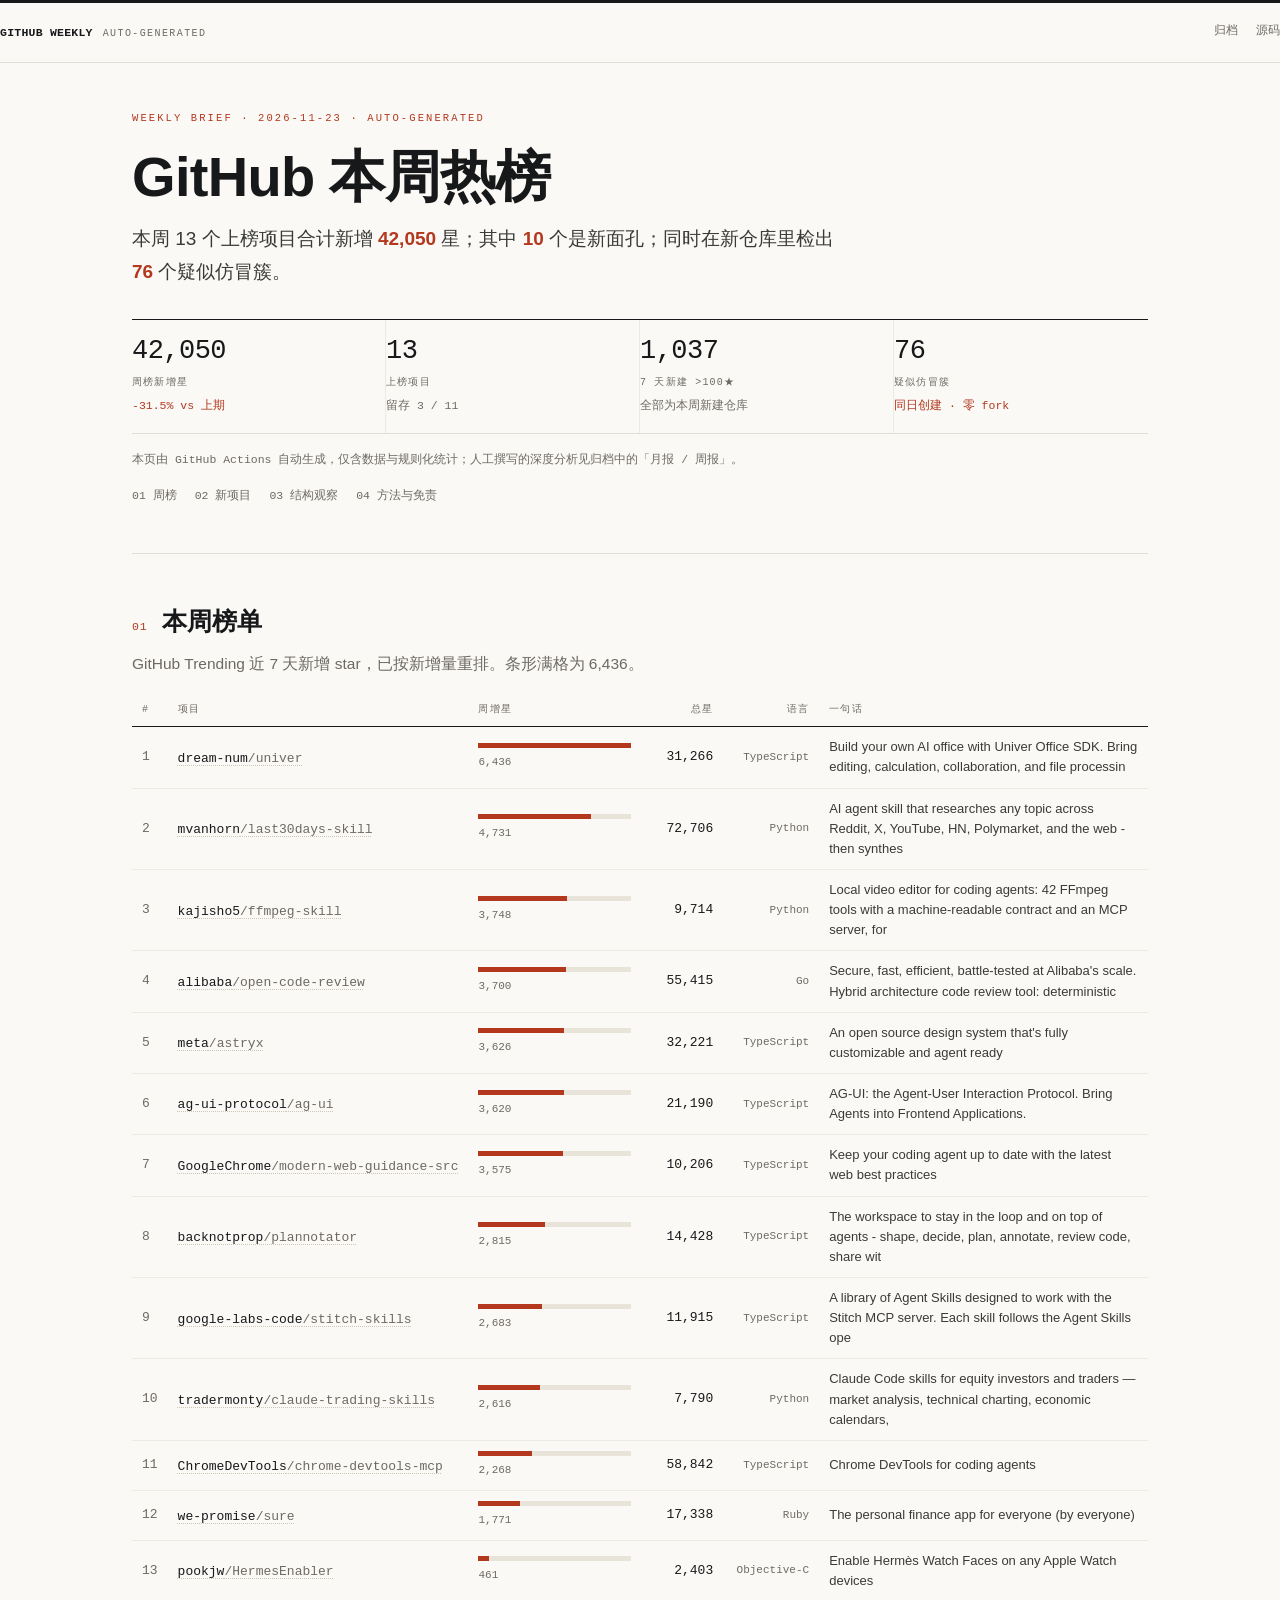
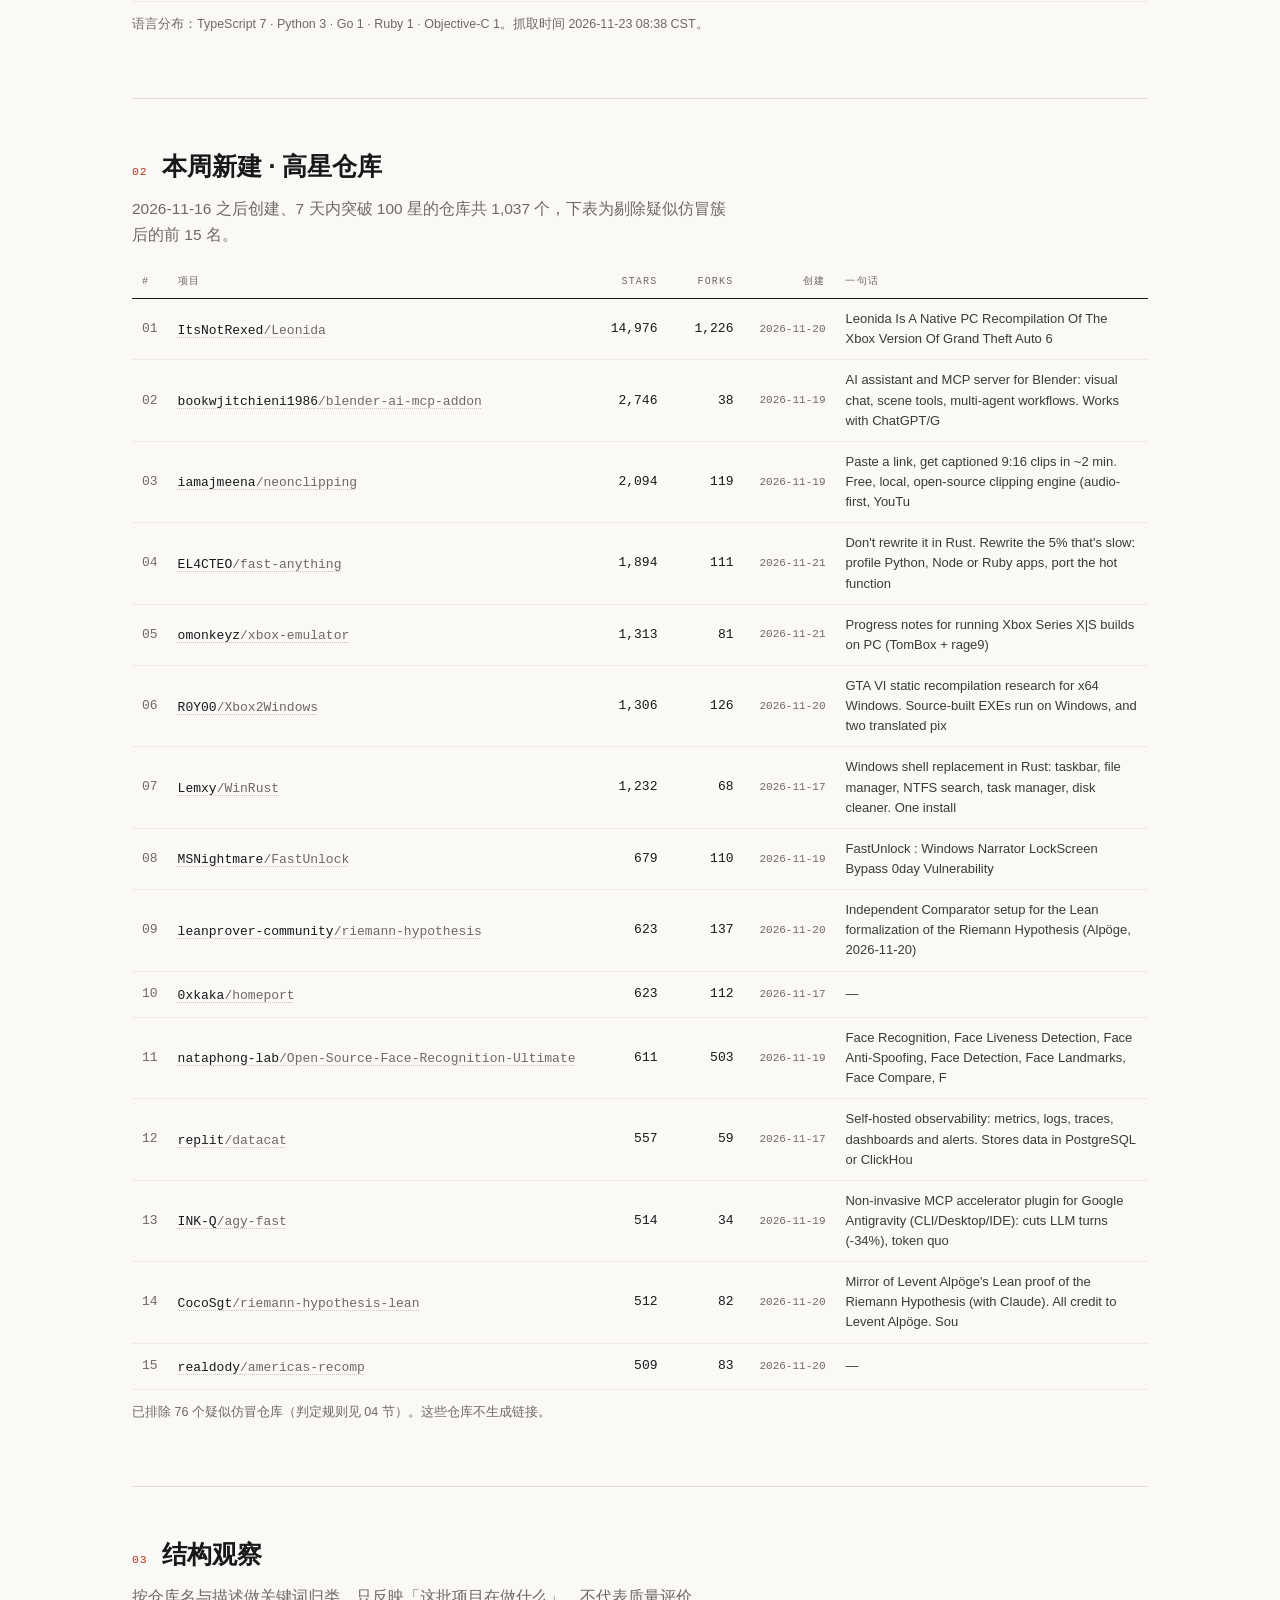
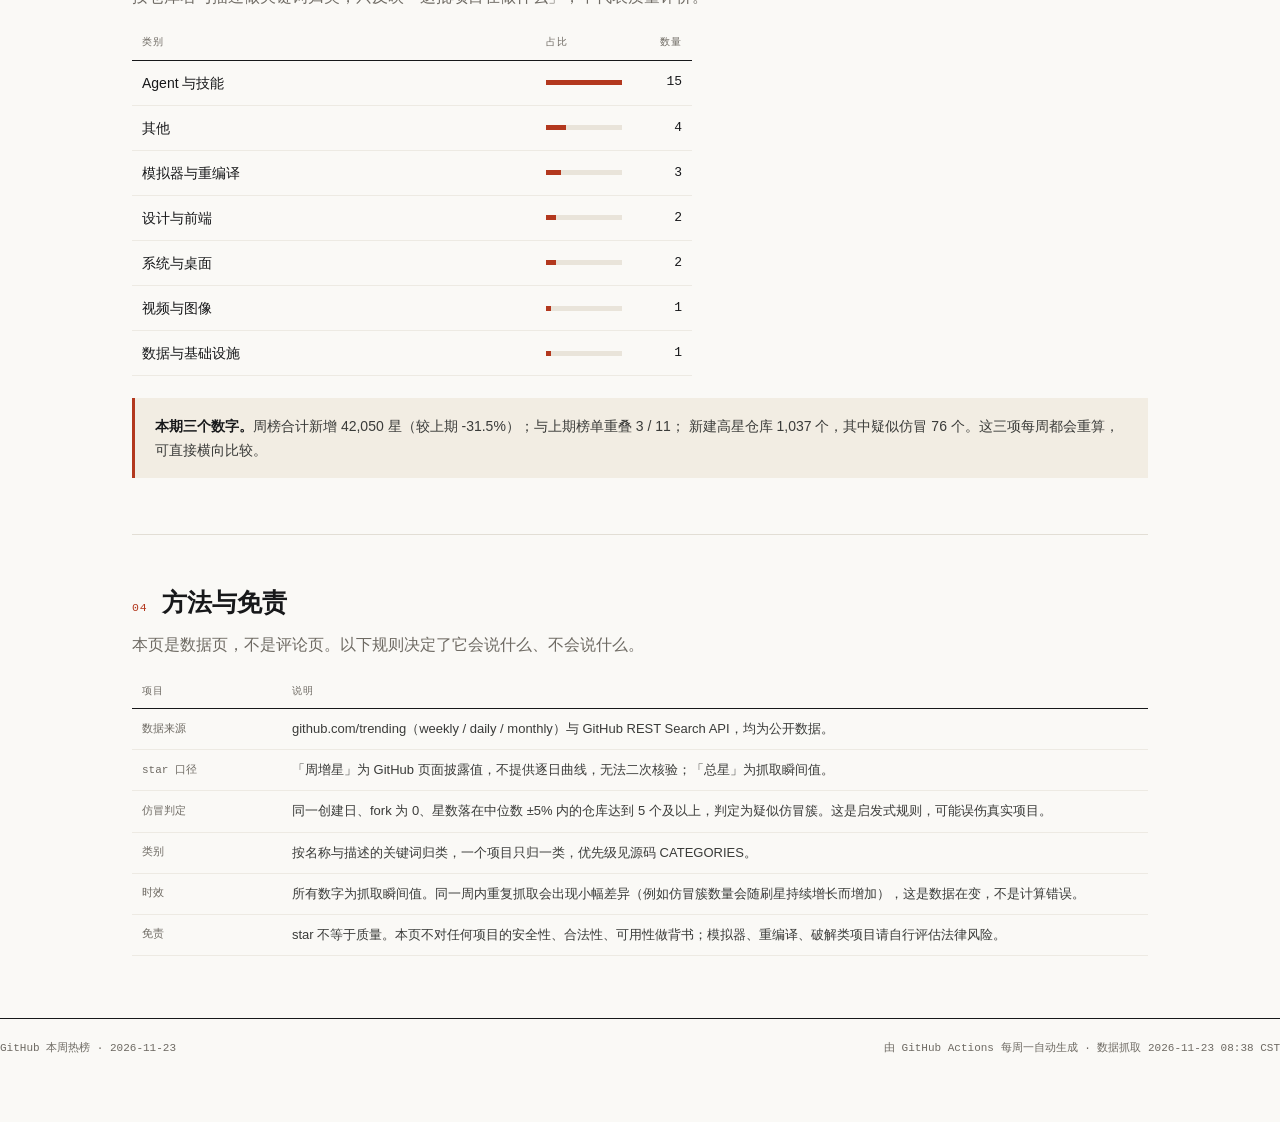
==== index.html @ 0e5f5cb9 "feat: 首期上线——周榜、新项目榜、结构统计与自动更新脚本" ====
<!DOCTYPE html>
<html lang="zh-CN">
<head>
<meta charset="utf-8">
<meta name="viewport" content="width=device-width, initial-scale=1">
<meta name="color-scheme" content="light">
<title>GitHub 本周热榜 · 2026-11-23</title>
<meta name="description" content="每周一自动更新的 GitHub Trending 榜单与新建高星仓库统计。">
<link rel="stylesheet" href="assets/style.css">
</head>
<body>
<header class="site-head"><a class="brand" href="./"><b>GITHUB WEEKLY</b><span>auto-generated</span></a>
<nav><a href="archive/">归档</a><a href="https://github.com/lvzhongpei/github-weekly-trending" target="_blank" rel="noopener">源码</a></nav></header>
<main class="wrap">
<div class="masthead">
  <div class="kicker">Weekly Brief · 2026-11-23 · Auto-generated</div>
  <h1>GitHub 本周热榜</h1>
  <p class="sub">本周 13 个上榜项目合计新增 <b>42,050</b> 星；其中 <b>10</b> 个是新面孔；同时在新仓库里检出 <b>76</b> 个疑似仿冒簇。</p>
  <div class="kpi">
    <div><span class="n">42,050</span><span class="l">周榜新增星</span><span class="d dn">-31.5% vs 上期</span></div>
    <div><span class="n">13</span><span class="l">上榜项目</span><span class="d">留存 3 / 11</span></div>
    <div><span class="n">1,037</span><span class="l">7 天新建 &gt;100★</span><span class="d">全部为本周新建仓库</span></div>
    <div><span class="n">76</span><span class="l">疑似仿冒簇</span><span class="d dn">同日创建 · 零 fork</span></div>
  </div>
  <p class="hint" style="font-family:var(--mono);font-size:11.5px;color:var(--muted);margin:16px 0 0">
    本页由 GitHub Actions 自动生成，仅含数据与规则化统计；人工撰写的深度分析见归档中的「月报 / 周报」。</p>
  <nav class="toc"><a href="#s1">01 周榜</a><a href="#s2">02 新项目</a><a href="#s3">03 结构观察</a><a href="#s4">04 方法与免责</a></nav>
</div>

<section id="s1">
  <div class="sec-head"><span class="sec-num">01</span><h2>本周榜单</h2></div>
  <p class="lede">GitHub Trending 近 7 天新增 star，已按新增量重排。条形满格为 6,436。</p>
  <div class="tbl-scroll" style="overflow-x:auto">
  <table>
    <thead><tr><th style="width:26px">#</th><th style="width:290px">项目</th><th class="bar-cell">周增星</th>
    <th class="r" style="width:82px">总星</th><th class="r hide-m" style="width:96px">语言</th><th class="hide-m">一句话</th></tr></thead>
    <tbody><tr><td class="num" style="color:var(--muted)">1</td><td><a class="proj" href="https://github.com/dream-num/univer" target="_blank" rel="noopener">dream-num<span class="owner">/univer</span></a></td><td class="bar-cell"><div class="bar"><i style="width:100.0%"></i></div><div class="micro" style="margin-top:5px">6,436</div></td><td class="r num">31,266</td><td class="r micro hide-m">TypeScript</td><td class="desc hide-m">Build your own AI office with Univer Office SDK. Bring editing, calculation, collaboration, and file processin</td></tr><tr><td class="num" style="color:var(--muted)">2</td><td><a class="proj" href="https://github.com/mvanhorn/last30days-skill" target="_blank" rel="noopener">mvanhorn<span class="owner">/last30days-skill</span></a></td><td class="bar-cell"><div class="bar"><i style="width:73.5%"></i></div><div class="micro" style="margin-top:5px">4,731</div></td><td class="r num">72,706</td><td class="r micro hide-m">Python</td><td class="desc hide-m">AI agent skill that researches any topic across Reddit, X, YouTube, HN, Polymarket, and the web - then synthes</td></tr><tr><td class="num" style="color:var(--muted)">3</td><td><a class="proj" href="https://github.com/kajisho5/ffmpeg-skill" target="_blank" rel="noopener">kajisho5<span class="owner">/ffmpeg-skill</span></a></td><td class="bar-cell"><div class="bar"><i style="width:58.2%"></i></div><div class="micro" style="margin-top:5px">3,748</div></td><td class="r num">9,714</td><td class="r micro hide-m">Python</td><td class="desc hide-m">Local video editor for coding agents: 42 FFmpeg tools with a machine-readable contract and an MCP server, for </td></tr><tr><td class="num" style="color:var(--muted)">4</td><td><a class="proj" href="https://github.com/alibaba/open-code-review" target="_blank" rel="noopener">alibaba<span class="owner">/open-code-review</span></a></td><td class="bar-cell"><div class="bar"><i style="width:57.5%"></i></div><div class="micro" style="margin-top:5px">3,700</div></td><td class="r num">55,415</td><td class="r micro hide-m">Go</td><td class="desc hide-m">Secure, fast, efficient, battle-tested at Alibaba&#x27;s scale. Hybrid architecture code review tool: deterministic</td></tr><tr><td class="num" style="color:var(--muted)">5</td><td><a class="proj" href="https://github.com/meta/astryx" target="_blank" rel="noopener">meta<span class="owner">/astryx</span></a></td><td class="bar-cell"><div class="bar"><i style="width:56.3%"></i></div><div class="micro" style="margin-top:5px">3,626</div></td><td class="r num">32,221</td><td class="r micro hide-m">TypeScript</td><td class="desc hide-m">An open source design system that&#x27;s fully customizable and agent ready</td></tr><tr><td class="num" style="color:var(--muted)">6</td><td><a class="proj" href="https://github.com/ag-ui-protocol/ag-ui" target="_blank" rel="noopener">ag-ui-protocol<span class="owner">/ag-ui</span></a></td><td class="bar-cell"><div class="bar"><i style="width:56.2%"></i></div><div class="micro" style="margin-top:5px">3,620</div></td><td class="r num">21,190</td><td class="r micro hide-m">TypeScript</td><td class="desc hide-m">AG-UI: the Agent-User Interaction Protocol. Bring Agents into Frontend Applications.</td></tr><tr><td class="num" style="color:var(--muted)">7</td><td><a class="proj" href="https://github.com/GoogleChrome/modern-web-guidance-src" target="_blank" rel="noopener">GoogleChrome<span class="owner">/modern-web-guidance-src</span></a></td><td class="bar-cell"><div class="bar"><i style="width:55.5%"></i></div><div class="micro" style="margin-top:5px">3,575</div></td><td class="r num">10,206</td><td class="r micro hide-m">TypeScript</td><td class="desc hide-m">Keep your coding agent up to date with the latest web best practices</td></tr><tr><td class="num" style="color:var(--muted)">8</td><td><a class="proj" href="https://github.com/backnotprop/plannotator" target="_blank" rel="noopener">backnotprop<span class="owner">/plannotator</span></a></td><td class="bar-cell"><div class="bar"><i style="width:43.7%"></i></div><div class="micro" style="margin-top:5px">2,815</div></td><td class="r num">14,428</td><td class="r micro hide-m">TypeScript</td><td class="desc hide-m">The workspace to stay in the loop and on top of agents - shape, decide, plan, annotate, review code, share wit</td></tr><tr><td class="num" style="color:var(--muted)">9</td><td><a class="proj" href="https://github.com/google-labs-code/stitch-skills" target="_blank" rel="noopener">google-labs-code<span class="owner">/stitch-skills</span></a></td><td class="bar-cell"><div class="bar"><i style="width:41.7%"></i></div><div class="micro" style="margin-top:5px">2,683</div></td><td class="r num">11,915</td><td class="r micro hide-m">TypeScript</td><td class="desc hide-m">A library of Agent Skills designed to work with the Stitch MCP server. Each skill follows the Agent Skills ope</td></tr><tr><td class="num" style="color:var(--muted)">10</td><td><a class="proj" href="https://github.com/tradermonty/claude-trading-skills" target="_blank" rel="noopener">tradermonty<span class="owner">/claude-trading-skills</span></a></td><td class="bar-cell"><div class="bar"><i style="width:40.6%"></i></div><div class="micro" style="margin-top:5px">2,616</div></td><td class="r num">7,790</td><td class="r micro hide-m">Python</td><td class="desc hide-m">Claude Code skills for equity investors and traders — market analysis, technical charting, economic calendars,</td></tr><tr><td class="num" style="color:var(--muted)">11</td><td><a class="proj" href="https://github.com/ChromeDevTools/chrome-devtools-mcp" target="_blank" rel="noopener">ChromeDevTools<span class="owner">/chrome-devtools-mcp</span></a></td><td class="bar-cell"><div class="bar"><i style="width:35.2%"></i></div><div class="micro" style="margin-top:5px">2,268</div></td><td class="r num">58,842</td><td class="r micro hide-m">TypeScript</td><td class="desc hide-m">Chrome DevTools for coding agents</td></tr><tr><td class="num" style="color:var(--muted)">12</td><td><a class="proj" href="https://github.com/we-promise/sure" target="_blank" rel="noopener">we-promise<span class="owner">/sure</span></a></td><td class="bar-cell"><div class="bar"><i style="width:27.5%"></i></div><div class="micro" style="margin-top:5px">1,771</div></td><td class="r num">17,338</td><td class="r micro hide-m">Ruby</td><td class="desc hide-m">The personal finance app for everyone (by everyone)</td></tr><tr><td class="num" style="color:var(--muted)">13</td><td><a class="proj" href="https://github.com/pookjw/HermesEnabler" target="_blank" rel="noopener">pookjw<span class="owner">/HermesEnabler</span></a></td><td class="bar-cell"><div class="bar"><i style="width:7.2%"></i></div><div class="micro" style="margin-top:5px">461</div></td><td class="r num">2,403</td><td class="r micro hide-m">Objective-C</td><td class="desc hide-m">Enable Hermès Watch Faces on any Apple Watch devices</td></tr></tbody>
  </table>
  </div>
  <p class="note">语言分布：TypeScript 7 · Python 3 · Go 1 · Ruby 1 · Objective-C 1。抓取时间 2026-11-23 08:38 CST。</p>
</section>

<section id="s2">
  <div class="sec-head"><span class="sec-num">02</span><h2>本周新建 · 高星仓库</h2></div>
  <p class="lede">2026-11-16 之后创建、7 天内突破 100 星的仓库共 1,037 个，下表为剔除疑似仿冒簇后的前 15 名。</p>
  <div class="tbl-scroll" style="overflow-x:auto">
  <table>
    <thead><tr><th style="width:34px">#</th><th style="width:300px">项目</th><th class="r" style="width:82px">Stars</th>
    <th class="r" style="width:76px">Forks</th><th class="r hide-m" style="width:92px">创建</th><th class="hide-m">一句话</th></tr></thead>
    <tbody><tr><td class="num" style="color:var(--muted)">01</td><td><a class="proj" href="https://github.com/ItsNotRexed/Leonida" target="_blank" rel="noopener">ItsNotRexed<span class="owner">/Leonida</span></a></td><td class="r num">14,976</td><td class="r num">1,226</td><td class="r micro hide-m">2026-11-20</td><td class="desc hide-m">Leonida Is A Native PC Recompilation Of The Xbox Version Of Grand Theft Auto 6</td></tr><tr><td class="num" style="color:var(--muted)">02</td><td><a class="proj" href="https://github.com/bookwjitchieni1986/blender-ai-mcp-addon" target="_blank" rel="noopener">bookwjitchieni1986<span class="owner">/blender-ai-mcp-addon</span></a></td><td class="r num">2,746</td><td class="r num">38</td><td class="r micro hide-m">2026-11-19</td><td class="desc hide-m">AI assistant and MCP server for Blender: visual chat, scene tools, multi-agent workflows. Works with ChatGPT/G</td></tr><tr><td class="num" style="color:var(--muted)">03</td><td><a class="proj" href="https://github.com/iamajmeena/neonclipping" target="_blank" rel="noopener">iamajmeena<span class="owner">/neonclipping</span></a></td><td class="r num">2,094</td><td class="r num">119</td><td class="r micro hide-m">2026-11-19</td><td class="desc hide-m">Paste a link, get captioned 9:16 clips in ~2 min. Free, local, open-source clipping engine (audio-first, YouTu</td></tr><tr><td class="num" style="color:var(--muted)">04</td><td><a class="proj" href="https://github.com/EL4CTEO/fast-anything" target="_blank" rel="noopener">EL4CTEO<span class="owner">/fast-anything</span></a></td><td class="r num">1,894</td><td class="r num">111</td><td class="r micro hide-m">2026-11-21</td><td class="desc hide-m">Don&#x27;t rewrite it in Rust. Rewrite the 5% that&#x27;s slow: profile Python, Node or Ruby apps, port the hot function</td></tr><tr><td class="num" style="color:var(--muted)">05</td><td><a class="proj" href="https://github.com/omonkeyz/xbox-emulator" target="_blank" rel="noopener">omonkeyz<span class="owner">/xbox-emulator</span></a></td><td class="r num">1,313</td><td class="r num">81</td><td class="r micro hide-m">2026-11-21</td><td class="desc hide-m">Progress notes for running Xbox Series X|S builds on PC (TomBox + rage9)</td></tr><tr><td class="num" style="color:var(--muted)">06</td><td><a class="proj" href="https://github.com/R0Y00/Xbox2Windows" target="_blank" rel="noopener">R0Y00<span class="owner">/Xbox2Windows</span></a></td><td class="r num">1,306</td><td class="r num">126</td><td class="r micro hide-m">2026-11-20</td><td class="desc hide-m">GTA VI static recompilation research for x64 Windows. Source-built EXEs run on Windows, and two translated pix</td></tr><tr><td class="num" style="color:var(--muted)">07</td><td><a class="proj" href="https://github.com/Lemxy/WinRust" target="_blank" rel="noopener">Lemxy<span class="owner">/WinRust</span></a></td><td class="r num">1,232</td><td class="r num">68</td><td class="r micro hide-m">2026-11-17</td><td class="desc hide-m">Windows shell replacement in Rust: taskbar, file manager, NTFS search, task manager, disk cleaner. One install</td></tr><tr><td class="num" style="color:var(--muted)">08</td><td><a class="proj" href="https://github.com/MSNightmare/FastUnlock" target="_blank" rel="noopener">MSNightmare<span class="owner">/FastUnlock</span></a></td><td class="r num">679</td><td class="r num">110</td><td class="r micro hide-m">2026-11-19</td><td class="desc hide-m">FastUnlock : Windows Narrator LockScreen Bypass 0day Vulnerability</td></tr><tr><td class="num" style="color:var(--muted)">09</td><td><a class="proj" href="https://github.com/leanprover-community/riemann-hypothesis" target="_blank" rel="noopener">leanprover-community<span class="owner">/riemann-hypothesis</span></a></td><td class="r num">623</td><td class="r num">137</td><td class="r micro hide-m">2026-11-20</td><td class="desc hide-m">Independent Comparator setup for the Lean formalization of the Riemann Hypothesis (Alpöge, 2026-11-20)</td></tr><tr><td class="num" style="color:var(--muted)">10</td><td><a class="proj" href="https://github.com/0xkaka/homeport" target="_blank" rel="noopener">0xkaka<span class="owner">/homeport</span></a></td><td class="r num">623</td><td class="r num">112</td><td class="r micro hide-m">2026-11-17</td><td class="desc hide-m">—</td></tr><tr><td class="num" style="color:var(--muted)">11</td><td><a class="proj" href="https://github.com/nataphong-lab/Open-Source-Face-Recognition-Ultimate" target="_blank" rel="noopener">nataphong-lab<span class="owner">/Open-Source-Face-Recognition-Ultimate</span></a></td><td class="r num">611</td><td class="r num">503</td><td class="r micro hide-m">2026-11-19</td><td class="desc hide-m">Face Recognition, Face Liveness Detection, Face Anti-Spoofing, Face Detection, Face Landmarks, Face Compare, F</td></tr><tr><td class="num" style="color:var(--muted)">12</td><td><a class="proj" href="https://github.com/replit/datacat" target="_blank" rel="noopener">replit<span class="owner">/datacat</span></a></td><td class="r num">557</td><td class="r num">59</td><td class="r micro hide-m">2026-11-17</td><td class="desc hide-m">Self-hosted observability: metrics, logs, traces, dashboards and alerts. Stores data in PostgreSQL or ClickHou</td></tr><tr><td class="num" style="color:var(--muted)">13</td><td><a class="proj" href="https://github.com/INK-Q/agy-fast" target="_blank" rel="noopener">INK-Q<span class="owner">/agy-fast</span></a></td><td class="r num">514</td><td class="r num">34</td><td class="r micro hide-m">2026-11-19</td><td class="desc hide-m">Non-invasive MCP accelerator plugin for Google Antigravity (CLI/Desktop/IDE): cuts LLM turns (-34%), token quo</td></tr><tr><td class="num" style="color:var(--muted)">14</td><td><a class="proj" href="https://github.com/CocoSgt/riemann-hypothesis-lean" target="_blank" rel="noopener">CocoSgt<span class="owner">/riemann-hypothesis-lean</span></a></td><td class="r num">512</td><td class="r num">82</td><td class="r micro hide-m">2026-11-20</td><td class="desc hide-m">Mirror of Levent Alpöge&#x27;s Lean proof of the Riemann Hypothesis (with Claude). All credit to Levent Alpöge. Sou</td></tr><tr><td class="num" style="color:var(--muted)">15</td><td><a class="proj" href="https://github.com/realdody/americas-recomp" target="_blank" rel="noopener">realdody<span class="owner">/americas-recomp</span></a></td><td class="r num">509</td><td class="r num">83</td><td class="r micro hide-m">2026-11-20</td><td class="desc hide-m">—</td></tr></tbody>
  </table>
  </div>
  <p class="note">已排除 76 个疑似仿冒仓库（判定规则见 04 节）。这些仓库不生成链接。</p>
</section>

<section id="s3">
  <div class="sec-head"><span class="sec-num">03</span><h2>结构观察</h2></div>
  <p class="lede">按仓库名与描述做关键词归类，只反映「这批项目在做什么」，不代表质量评价。</p>
  <table style="max-width:560px">
    <thead><tr><th>类别</th><th class="bar-cell">占比</th><th class="r" style="width:60px">数量</th></tr></thead>
    <tbody><tr><td>Agent 与技能</td><td class="bar-cell"><div class="bar"><i style="width:100.0%"></i></div></td><td class="r num">15</td></tr><tr><td>其他</td><td class="bar-cell"><div class="bar"><i style="width:26.7%"></i></div></td><td class="r num">4</td></tr><tr><td>模拟器与重编译</td><td class="bar-cell"><div class="bar"><i style="width:20.0%"></i></div></td><td class="r num">3</td></tr><tr><td>设计与前端</td><td class="bar-cell"><div class="bar"><i style="width:13.3%"></i></div></td><td class="r num">2</td></tr><tr><td>系统与桌面</td><td class="bar-cell"><div class="bar"><i style="width:13.3%"></i></div></td><td class="r num">2</td></tr><tr><td>视频与图像</td><td class="bar-cell"><div class="bar"><i style="width:6.7%"></i></div></td><td class="r num">1</td></tr><tr><td>数据与基础设施</td><td class="bar-cell"><div class="bar"><i style="width:6.7%"></i></div></td><td class="r num">1</td></tr></tbody>
  </table>
  <div class="callout">
    <b>本期三个数字。</b>周榜合计新增 42,050 星（较上期 -31.5%）；与上期榜单重叠 3 / 11；
    新建高星仓库 1,037 个，其中疑似仿冒 76 个。这三项每周都会重算，可直接横向比较。
  </div>
</section>

<section id="s4">
  <div class="sec-head"><span class="sec-num">04</span><h2>方法与免责</h2></div>
  <p class="lede">本页是数据页，不是评论页。以下规则决定了它会说什么、不会说什么。</p>
  <table>
    <thead><tr><th style="width:150px">项目</th><th>说明</th></tr></thead>
    <tbody>
      <tr><td class="micro">数据来源</td><td class="desc">github.com/trending（weekly / daily / monthly）与 GitHub REST Search API，均为公开数据。</td></tr>
      <tr><td class="micro">star 口径</td><td class="desc">「周增星」为 GitHub 页面披露值，不提供逐日曲线，无法二次核验；「总星」为抓取瞬间值。</td></tr>
      <tr><td class="micro">仿冒判定</td><td class="desc">同一创建日、fork 为 0、星数落在中位数 ±5% 内的仓库达到 5 个及以上，判定为疑似仿冒簇。这是启发式规则，可能误伤真实项目。</td></tr>
      <tr><td class="micro">类别</td><td class="desc">按名称与描述的关键词归类，一个项目只归一类，优先级见源码 CATEGORIES。</td></tr>
      <tr><td class="micro">时效</td><td class="desc">所有数字为抓取瞬间值。同一周内重复抓取会出现小幅差异（例如仿冒簇数量会随刷星持续增长而增加），这是数据在变，不是计算错误。</td></tr>
      <tr><td class="micro">免责</td><td class="desc">star 不等于质量。本页不对任何项目的安全性、合法性、可用性做背书；模拟器、重编译、破解类项目请自行评估法律风险。</td></tr>
    </tbody>
  </table>
</section>
</main>
<footer><span>GitHub 本周热榜 · 2026-11-23</span><span>由 GitHub Actions 每周一自动生成 · 数据抓取 2026-11-23 08:38 CST</span></footer>
</body>
</html>
---- assets/style.css ----
:root{
  --paper:#FAF9F6; --paper-2:#F4F1EA; --ink:#17181A; --ink-2:#3A3B39;
  --muted:#6E6A63; --line:#E2DED5; --line-soft:#EDEAE3;
  --accent:#B3381E; --green:#2C5A4B;
  --mono:ui-monospace,SFMono-Regular,"SF Mono",Menlo,Consolas,"Liberation Mono",monospace;
  --sans:-apple-system,BlinkMacSystemFont,"Segoe UI","PingFang SC","Hiragino Sans GB","Microsoft YaHei",sans-serif;
}
*{box-sizing:border-box}
html{-webkit-text-size-adjust:100%}
body{
  margin:0;background:var(--paper);color:var(--ink);
  font-family:var(--sans);font-size:16px;line-height:1.72;
  border-top:3px solid var(--ink);
}
a{color:inherit}
.wrap{max-width:1080px;margin:0 auto;padding:0 32px}

/* site chrome */
.site-head{display:flex;align-items:center;justify-content:space-between;gap:20px;padding:18px 0;border-bottom:1px solid var(--line);font-family:var(--mono);font-size:11.5px}
.site-head .brand{display:flex;align-items:baseline;gap:10px;text-decoration:none}
.site-head .brand b{font-weight:600;letter-spacing:.02em}
.site-head .brand span{color:var(--muted);letter-spacing:.14em;text-transform:uppercase;font-size:10px}
.site-head nav{display:flex;gap:18px}
.site-head nav a{color:var(--muted);text-decoration:none;border-bottom:1px solid transparent;padding-bottom:2px}
.site-head nav a:hover{color:var(--accent);border-bottom-color:var(--accent)}

.masthead{padding:46px 0 0}
.kicker{font-family:var(--mono);font-size:10.5px;letter-spacing:.2em;text-transform:uppercase;color:var(--accent);margin-bottom:20px}
h1{font-size:clamp(34px,5vw,56px);line-height:1.08;letter-spacing:-.012em;margin:0 0 16px;font-weight:650}
.sub{font-size:clamp(16px,2vw,19px);color:var(--ink-2);margin:0 0 30px;max-width:38em;font-weight:380}
.sub b{color:var(--accent);font-weight:600}

.kpi{display:grid;grid-template-columns:repeat(4,1fr);border-top:1.5px solid var(--ink);border-bottom:1px solid var(--line)}
.kpi > div{padding:15px 16px 17px 0;border-right:1px solid var(--line-soft)}
.kpi > div:last-child{border-right:0}
.kpi .n{font-family:var(--mono);font-size:27px;letter-spacing:-.02em;display:block;line-height:1.2}
.kpi .l{font-family:var(--mono);font-size:10px;letter-spacing:.12em;text-transform:uppercase;color:var(--muted);display:block;margin-top:7px}
.kpi .d{font-family:var(--mono);font-size:11.5px;margin-top:5px;display:block;color:var(--muted)}
.kpi .d.dn{color:var(--accent)} .kpi .d.up{color:var(--green)}

section{padding:46px 0 6px;border-top:1px solid var(--line);margin-top:44px}
.sec-head{display:flex;align-items:baseline;gap:14px;margin-bottom:8px}
.sec-num{font-family:var(--mono);font-size:11.5px;color:var(--accent);letter-spacing:.08em;flex:none}
h2{font-size:clamp(20px,2.4vw,25px);margin:0;font-weight:620}
.lede{font-size:15.5px;color:var(--muted);max-width:70ch;margin:0 0 24px}

table{width:100%;border-collapse:collapse;font-size:14px}
thead th{font-family:var(--mono);font-size:10px;letter-spacing:.12em;text-transform:uppercase;color:var(--muted);text-align:left;padding:0 10px 8px;border-bottom:1.5px solid var(--ink);font-weight:500;white-space:nowrap}
tbody td{padding:10px;border-bottom:1px solid var(--line-soft);vertical-align:middle}
tbody tr:hover{background:var(--paper-2)}
.r{text-align:right}
.num{font-family:var(--mono);font-size:13px;font-variant-numeric:tabular-nums}
.proj{font-family:var(--mono);font-size:13px;white-space:nowrap}
.proj .owner{color:var(--muted)}
a.proj{color:var(--ink);text-decoration:underline;text-decoration-style:dotted;text-decoration-color:#CDC6B7;text-decoration-thickness:1px;text-underline-offset:3px}
a.proj:hover{color:var(--accent);text-decoration-style:solid;text-decoration-color:var(--accent)}
a.proj:hover .owner{color:var(--accent)}
.desc{font-size:13px;color:var(--ink-2);line-height:1.55}
.bar-cell{width:17%;min-width:96px}
.bar{height:5px;background:#E9E4DA;position:relative;width:100%}
.bar i{position:absolute;left:0;top:0;height:100%;background:var(--accent);display:block}
.micro{font-family:var(--mono);font-size:11px;color:var(--muted)}
.tag{font-family:var(--mono);font-size:10px;color:var(--muted);border:1px solid var(--line);padding:1px 5px;white-space:nowrap}
.tag.warn{color:var(--accent);border-color:#DDB9AC}

.callout{background:#F2EDE3;border-left:3px solid var(--accent);padding:16px 20px;margin:22px 0 6px;font-size:14px;color:var(--ink-2)}
.callout b{color:var(--ink)}
.note{font-size:12.5px;color:var(--muted);line-height:1.7;margin-top:12px}

.toc{display:flex;flex-wrap:wrap;gap:6px 18px;padding:16px 0 0;font-family:var(--mono);font-size:11.5px}
.toc a{color:var(--muted);text-decoration:none;border-bottom:1px solid transparent;padding-bottom:2px}
.toc a:hover{color:var(--accent);border-bottom-color:var(--accent)}

.archive-list{list-style:none;padding:0;margin:0;border-top:1.5px solid var(--ink)}
.archive-list li{display:flex;justify-content:space-between;gap:16px;padding:13px 0;border-bottom:1px solid var(--line-soft);font-size:14.5px}
.archive-list a{text-decoration:none;border-bottom:1px dotted #CDC6B7}
.archive-list a:hover{color:var(--accent)}
.archive-list .meta{font-family:var(--mono);font-size:11px;color:var(--muted);white-space:nowrap}

footer{border-top:1.5px solid var(--ink);margin-top:56px;padding:20px 0 64px;font-family:var(--mono);font-size:11px;color:var(--muted);display:flex;justify-content:space-between;gap:14px;flex-wrap:wrap}

/* archive pages: floating return bar */
.returnbar{position:fixed;left:16px;bottom:16px;z-index:99;font-family:var(--mono);font-size:11px;
  background:#17181A;color:#FAF9F6;text-decoration:none;padding:7px 12px;border-radius:2px;opacity:.86}
.returnbar:hover{opacity:1;color:#fff}

@media (max-width:820px){
  .wrap{padding:0 20px}
  .kpi{grid-template-columns:1fr 1fr}
  .kpi > div:nth-child(2){border-right:0}
  .bar-cell{display:none}
  thead th.hide-m{display:none}
  tbody td.hide-m{display:none}
}
@media print{
  @page{margin:16mm 14mm}
  body{background:#fff;border-top:0}
  .site-head,.returnbar,.toc{display:none}
  a{text-decoration:none}
}
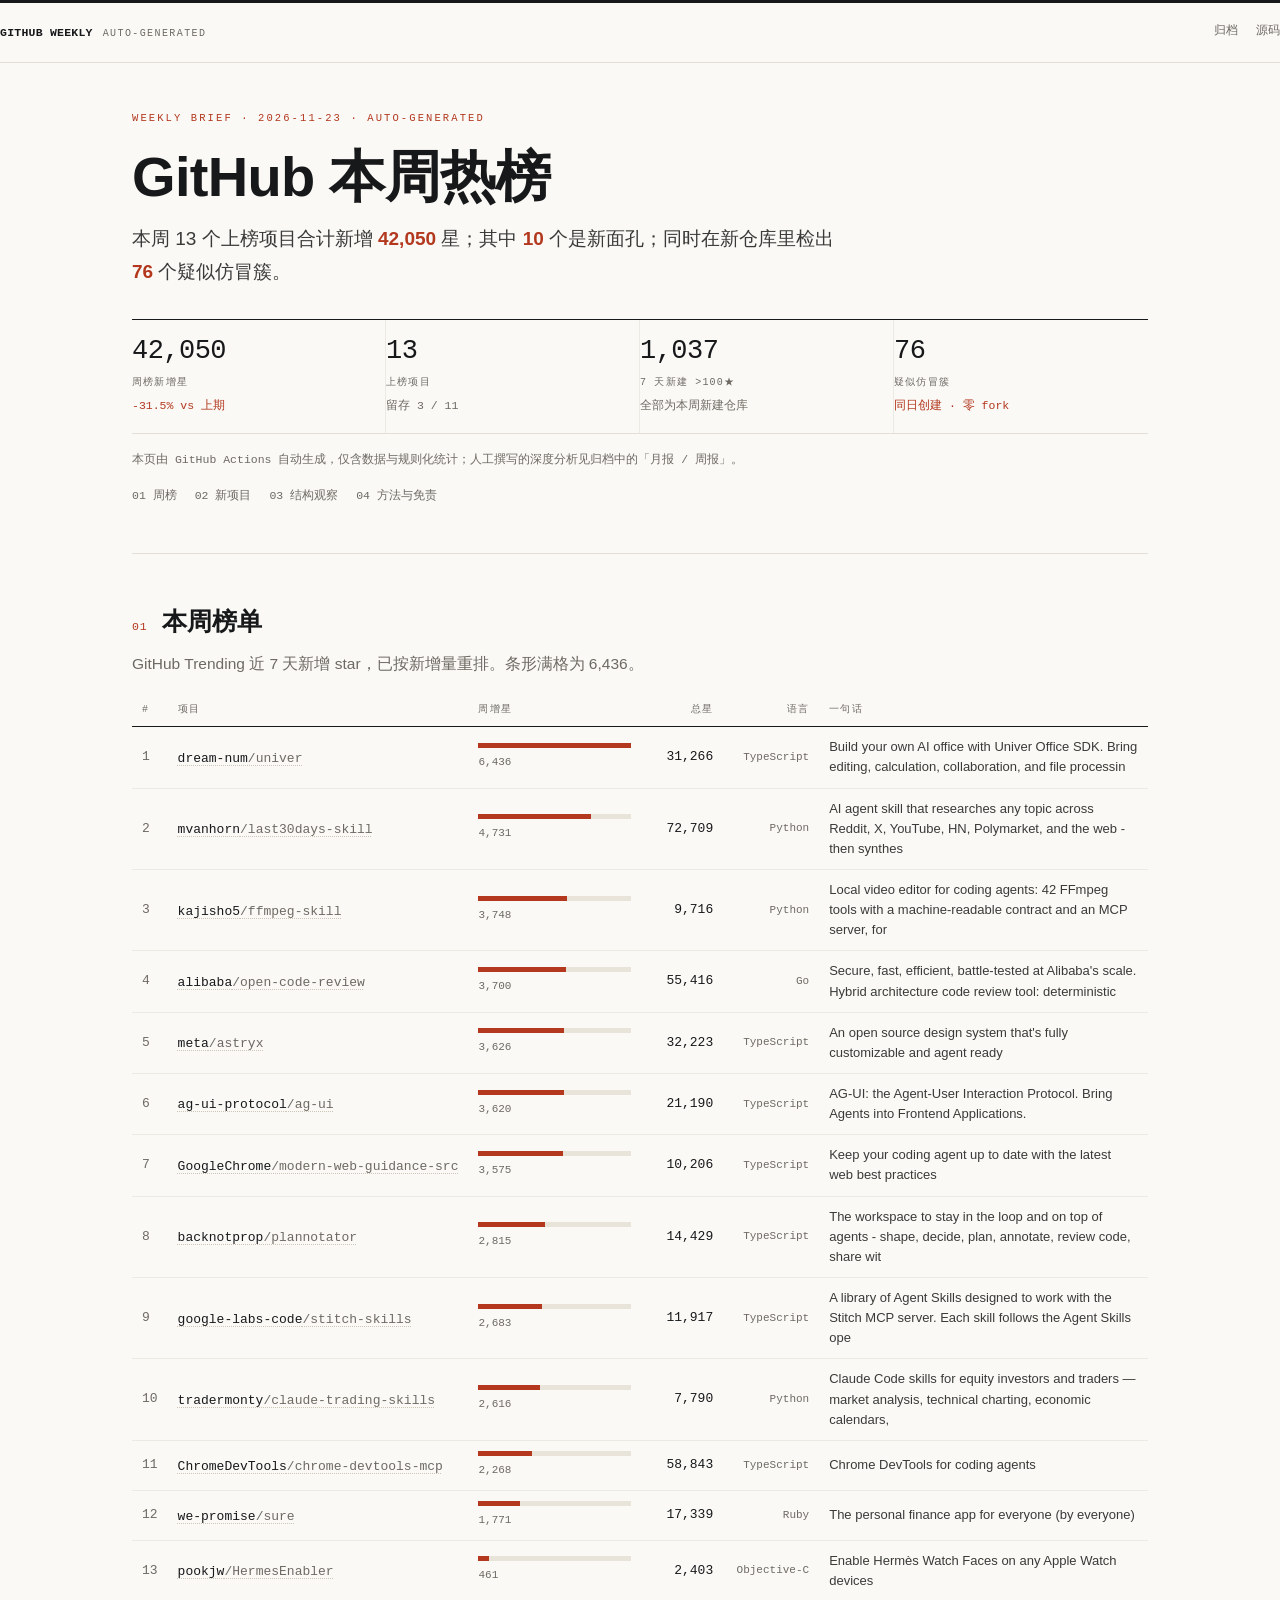
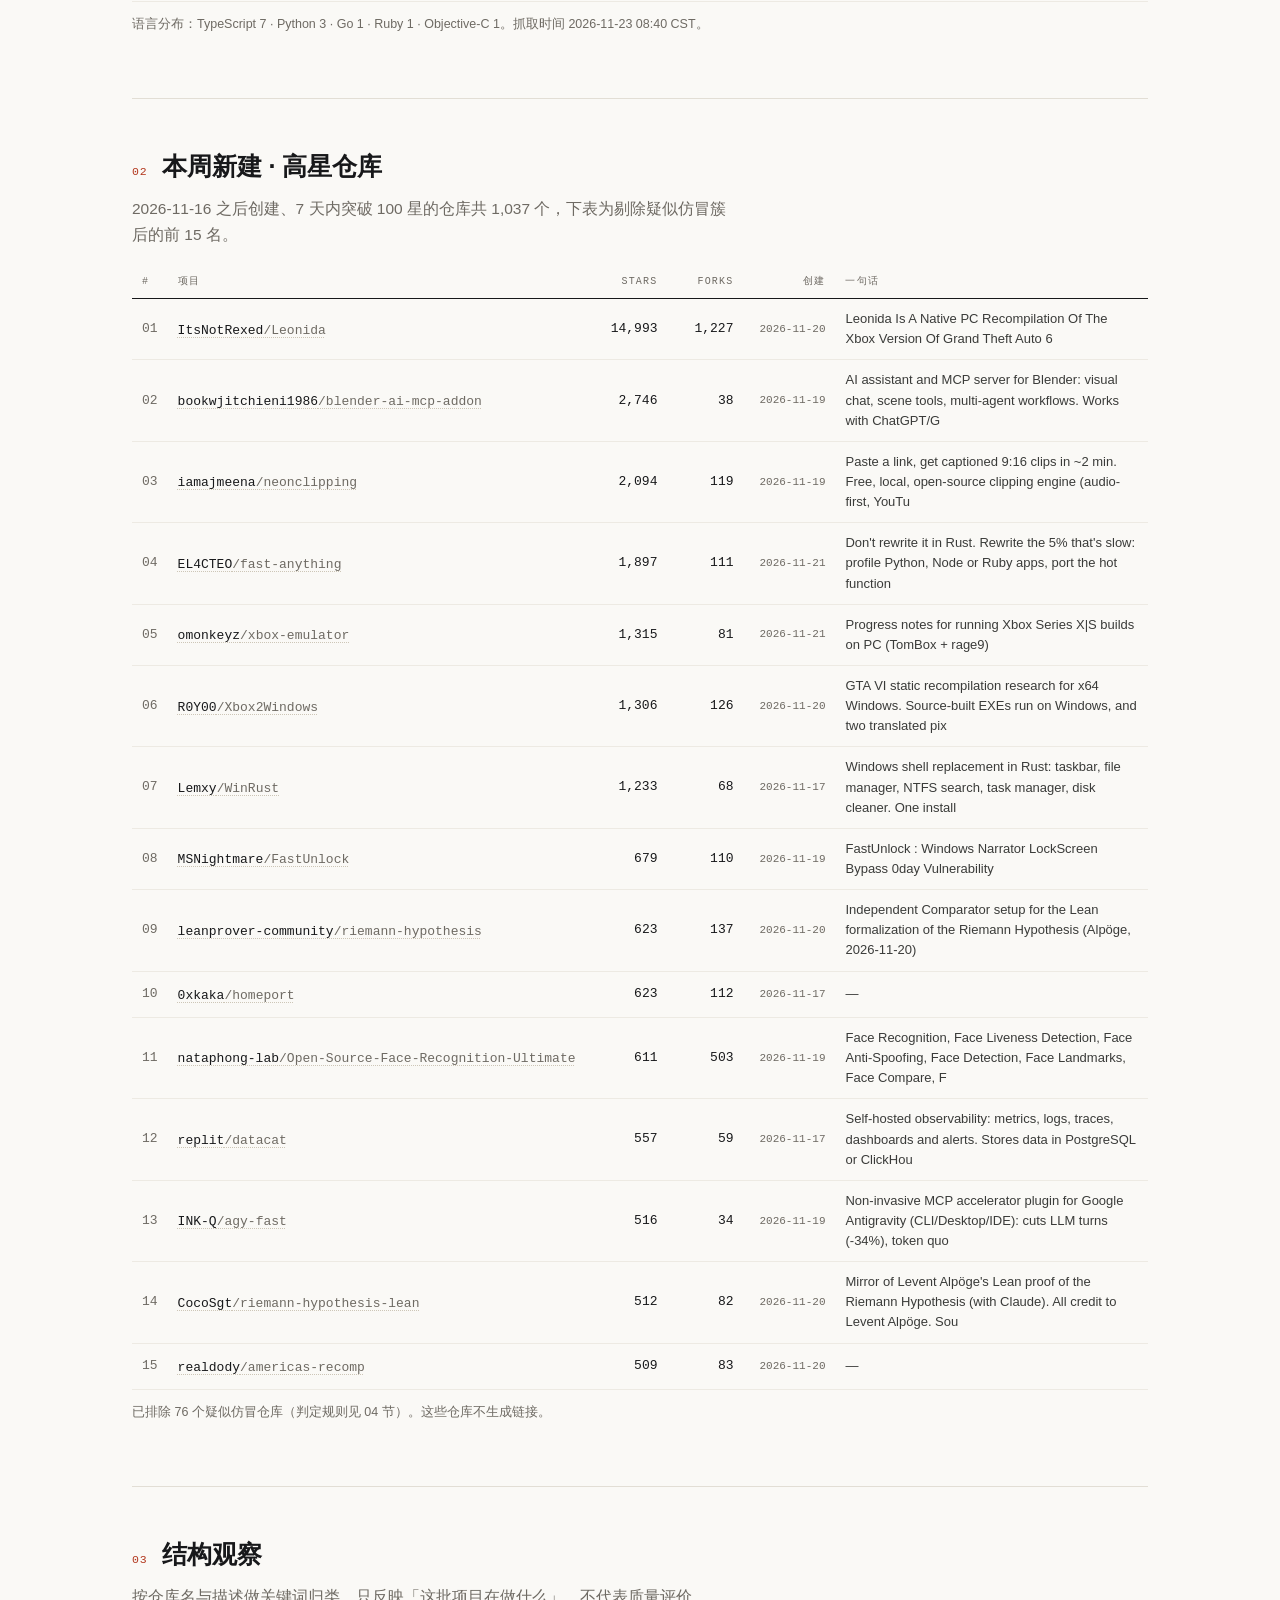
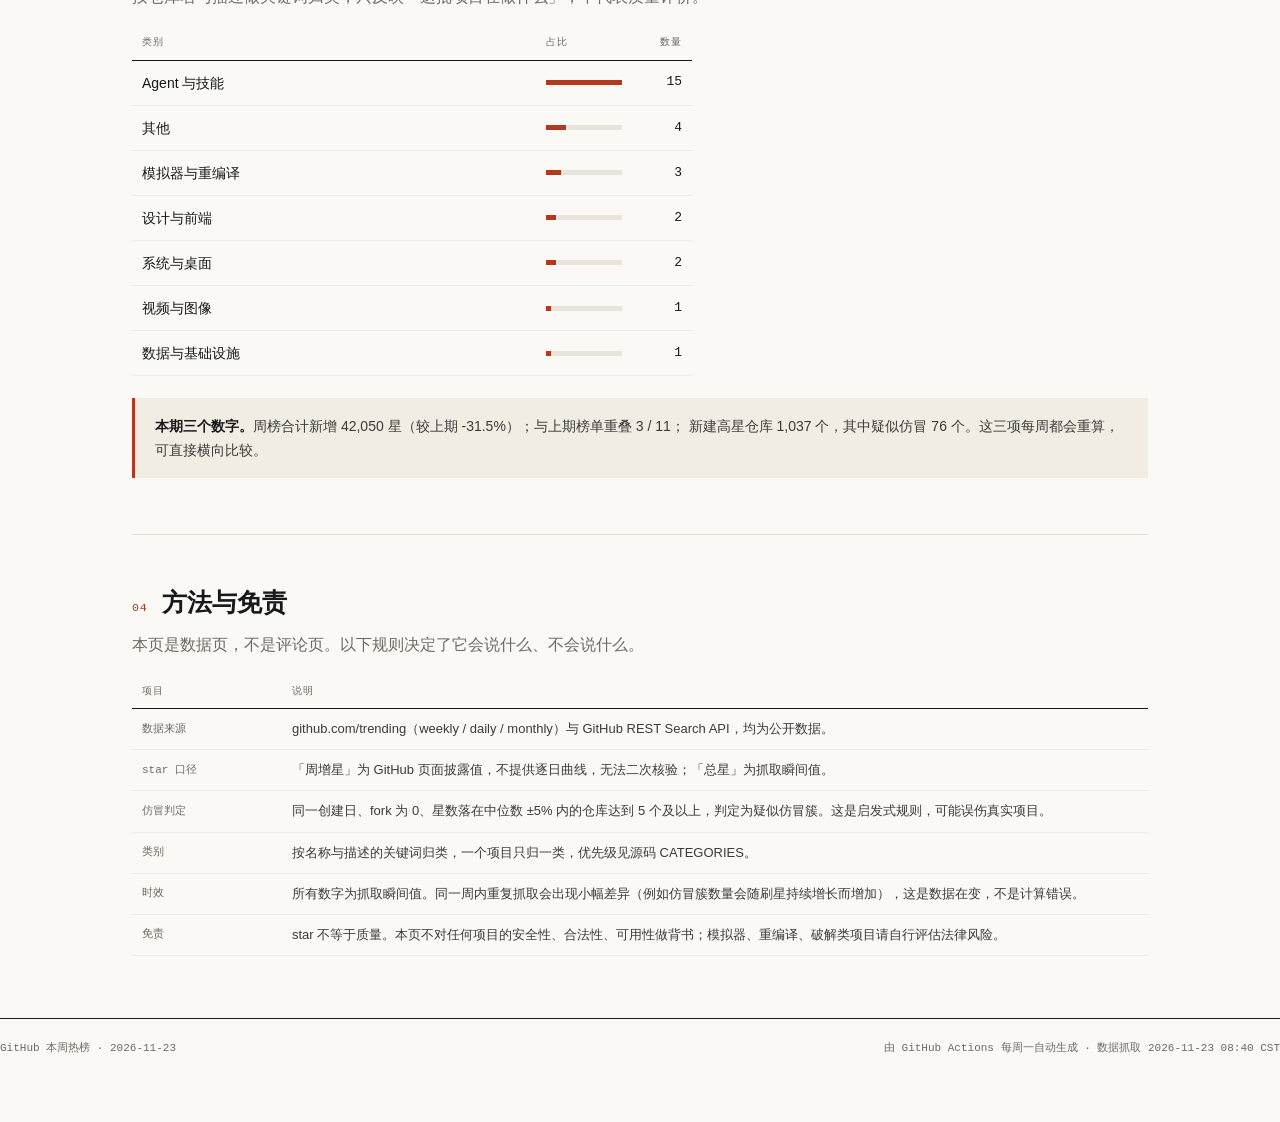
==== commit b9aa73b5: "chore: weekly update 2026-11-23" ====
--- a/index.html
+++ b/index.html
@@ -34,10 +34,10 @@
   <table>
     <thead><tr><th style="width:26px">#</th><th style="width:290px">项目</th><th class="bar-cell">周增星</th>
     <th class="r" style="width:82px">总星</th><th class="r hide-m" style="width:96px">语言</th><th class="hide-m">一句话</th></tr></thead>
-    <tbody><tr><td class="num" style="color:var(--muted)">1</td><td><a class="proj" href="https://github.com/dream-num/univer" target="_blank" rel="noopener">dream-num<span class="owner">/univer</span></a></td><td class="bar-cell"><div class="bar"><i style="width:100.0%"></i></div><div class="micro" style="margin-top:5px">6,436</div></td><td class="r num">31,266</td><td class="r micro hide-m">TypeScript</td><td class="desc hide-m">Build your own AI office with Univer Office SDK. Bring editing, calculation, collaboration, and file processin</td></tr><tr><td class="num" style="color:var(--muted)">2</td><td><a class="proj" href="https://github.com/mvanhorn/last30days-skill" target="_blank" rel="noopener">mvanhorn<span class="owner">/last30days-skill</span></a></td><td class="bar-cell"><div class="bar"><i style="width:73.5%"></i></div><div class="micro" style="margin-top:5px">4,731</div></td><td class="r num">72,706</td><td class="r micro hide-m">Python</td><td class="desc hide-m">AI agent skill that researches any topic across Reddit, X, YouTube, HN, Polymarket, and the web - then synthes</td></tr><tr><td class="num" style="color:var(--muted)">3</td><td><a class="proj" href="https://github.com/kajisho5/ffmpeg-skill" target="_blank" rel="noopener">kajisho5<span class="owner">/ffmpeg-skill</span></a></td><td class="bar-cell"><div class="bar"><i style="width:58.2%"></i></div><div class="micro" style="margin-top:5px">3,748</div></td><td class="r num">9,714</td><td class="r micro hide-m">Python</td><td class="desc hide-m">Local video editor for coding agents: 42 FFmpeg tools with a machine-readable contract and an MCP server, for </td></tr><tr><td class="num" style="color:var(--muted)">4</td><td><a class="proj" href="https://github.com/alibaba/open-code-review" target="_blank" rel="noopener">alibaba<span class="owner">/open-code-review</span></a></td><td class="bar-cell"><div class="bar"><i style="width:57.5%"></i></div><div class="micro" style="margin-top:5px">3,700</div></td><td class="r num">55,415</td><td class="r micro hide-m">Go</td><td class="desc hide-m">Secure, fast, efficient, battle-tested at Alibaba&#x27;s scale. Hybrid architecture code review tool: deterministic</td></tr><tr><td class="num" style="color:var(--muted)">5</td><td><a class="proj" href="https://github.com/meta/astryx" target="_blank" rel="noopener">meta<span class="owner">/astryx</span></a></td><td class="bar-cell"><div class="bar"><i style="width:56.3%"></i></div><div class="micro" style="margin-top:5px">3,626</div></td><td class="r num">32,221</td><td class="r micro hide-m">TypeScript</td><td class="desc hide-m">An open source design system that&#x27;s fully customizable and agent ready</td></tr><tr><td class="num" style="color:var(--muted)">6</td><td><a class="proj" href="https://github.com/ag-ui-protocol/ag-ui" target="_blank" rel="noopener">ag-ui-protocol<span class="owner">/ag-ui</span></a></td><td class="bar-cell"><div class="bar"><i style="width:56.2%"></i></div><div class="micro" style="margin-top:5px">3,620</div></td><td class="r num">21,190</td><td class="r micro hide-m">TypeScript</td><td class="desc hide-m">AG-UI: the Agent-User Interaction Protocol. Bring Agents into Frontend Applications.</td></tr><tr><td class="num" style="color:var(--muted)">7</td><td><a class="proj" href="https://github.com/GoogleChrome/modern-web-guidance-src" target="_blank" rel="noopener">GoogleChrome<span class="owner">/modern-web-guidance-src</span></a></td><td class="bar-cell"><div class="bar"><i style="width:55.5%"></i></div><div class="micro" style="margin-top:5px">3,575</div></td><td class="r num">10,206</td><td class="r micro hide-m">TypeScript</td><td class="desc hide-m">Keep your coding agent up to date with the latest web best practices</td></tr><tr><td class="num" style="color:var(--muted)">8</td><td><a class="proj" href="https://github.com/backnotprop/plannotator" target="_blank" rel="noopener">backnotprop<span class="owner">/plannotator</span></a></td><td class="bar-cell"><div class="bar"><i style="width:43.7%"></i></div><div class="micro" style="margin-top:5px">2,815</div></td><td class="r num">14,428</td><td class="r micro hide-m">TypeScript</td><td class="desc hide-m">The workspace to stay in the loop and on top of agents - shape, decide, plan, annotate, review code, share wit</td></tr><tr><td class="num" style="color:var(--muted)">9</td><td><a class="proj" href="https://github.com/google-labs-code/stitch-skills" target="_blank" rel="noopener">google-labs-code<span class="owner">/stitch-skills</span></a></td><td class="bar-cell"><div class="bar"><i style="width:41.7%"></i></div><div class="micro" style="margin-top:5px">2,683</div></td><td class="r num">11,915</td><td class="r micro hide-m">TypeScript</td><td class="desc hide-m">A library of Agent Skills designed to work with the Stitch MCP server. Each skill follows the Agent Skills ope</td></tr><tr><td class="num" style="color:var(--muted)">10</td><td><a class="proj" href="https://github.com/tradermonty/claude-trading-skills" target="_blank" rel="noopener">tradermonty<span class="owner">/claude-trading-skills</span></a></td><td class="bar-cell"><div class="bar"><i style="width:40.6%"></i></div><div class="micro" style="margin-top:5px">2,616</div></td><td class="r num">7,790</td><td class="r micro hide-m">Python</td><td class="desc hide-m">Claude Code skills for equity investors and traders — market analysis, technical charting, economic calendars,</td></tr><tr><td class="num" style="color:var(--muted)">11</td><td><a class="proj" href="https://github.com/ChromeDevTools/chrome-devtools-mcp" target="_blank" rel="noopener">ChromeDevTools<span class="owner">/chrome-devtools-mcp</span></a></td><td class="bar-cell"><div class="bar"><i style="width:35.2%"></i></div><div class="micro" style="margin-top:5px">2,268</div></td><td class="r num">58,842</td><td class="r micro hide-m">TypeScript</td><td class="desc hide-m">Chrome DevTools for coding agents</td></tr><tr><td class="num" style="color:var(--muted)">12</td><td><a class="proj" href="https://github.com/we-promise/sure" target="_blank" rel="noopener">we-promise<span class="owner">/sure</span></a></td><td class="bar-cell"><div class="bar"><i style="width:27.5%"></i></div><div class="micro" style="margin-top:5px">1,771</div></td><td class="r num">17,338</td><td class="r micro hide-m">Ruby</td><td class="desc hide-m">The personal finance app for everyone (by everyone)</td></tr><tr><td class="num" style="color:var(--muted)">13</td><td><a class="proj" href="https://github.com/pookjw/HermesEnabler" target="_blank" rel="noopener">pookjw<span class="owner">/HermesEnabler</span></a></td><td class="bar-cell"><div class="bar"><i style="width:7.2%"></i></div><div class="micro" style="margin-top:5px">461</div></td><td class="r num">2,403</td><td class="r micro hide-m">Objective-C</td><td class="desc hide-m">Enable Hermès Watch Faces on any Apple Watch devices</td></tr></tbody>
+    <tbody><tr><td class="num" style="color:var(--muted)">1</td><td><a class="proj" href="https://github.com/dream-num/univer" target="_blank" rel="noopener">dream-num<span class="owner">/univer</span></a></td><td class="bar-cell"><div class="bar"><i style="width:100.0%"></i></div><div class="micro" style="margin-top:5px">6,436</div></td><td class="r num">31,266</td><td class="r micro hide-m">TypeScript</td><td class="desc hide-m">Build your own AI office with Univer Office SDK. Bring editing, calculation, collaboration, and file processin</td></tr><tr><td class="num" style="color:var(--muted)">2</td><td><a class="proj" href="https://github.com/mvanhorn/last30days-skill" target="_blank" rel="noopener">mvanhorn<span class="owner">/last30days-skill</span></a></td><td class="bar-cell"><div class="bar"><i style="width:73.5%"></i></div><div class="micro" style="margin-top:5px">4,731</div></td><td class="r num">72,709</td><td class="r micro hide-m">Python</td><td class="desc hide-m">AI agent skill that researches any topic across Reddit, X, YouTube, HN, Polymarket, and the web - then synthes</td></tr><tr><td class="num" style="color:var(--muted)">3</td><td><a class="proj" href="https://github.com/kajisho5/ffmpeg-skill" target="_blank" rel="noopener">kajisho5<span class="owner">/ffmpeg-skill</span></a></td><td class="bar-cell"><div class="bar"><i style="width:58.2%"></i></div><div class="micro" style="margin-top:5px">3,748</div></td><td class="r num">9,716</td><td class="r micro hide-m">Python</td><td class="desc hide-m">Local video editor for coding agents: 42 FFmpeg tools with a machine-readable contract and an MCP server, for </td></tr><tr><td class="num" style="color:var(--muted)">4</td><td><a class="proj" href="https://github.com/alibaba/open-code-review" target="_blank" rel="noopener">alibaba<span class="owner">/open-code-review</span></a></td><td class="bar-cell"><div class="bar"><i style="width:57.5%"></i></div><div class="micro" style="margin-top:5px">3,700</div></td><td class="r num">55,416</td><td class="r micro hide-m">Go</td><td class="desc hide-m">Secure, fast, efficient, battle-tested at Alibaba&#x27;s scale. Hybrid architecture code review tool: deterministic</td></tr><tr><td class="num" style="color:var(--muted)">5</td><td><a class="proj" href="https://github.com/meta/astryx" target="_blank" rel="noopener">meta<span class="owner">/astryx</span></a></td><td class="bar-cell"><div class="bar"><i style="width:56.3%"></i></div><div class="micro" style="margin-top:5px">3,626</div></td><td class="r num">32,223</td><td class="r micro hide-m">TypeScript</td><td class="desc hide-m">An open source design system that&#x27;s fully customizable and agent ready</td></tr><tr><td class="num" style="color:var(--muted)">6</td><td><a class="proj" href="https://github.com/ag-ui-protocol/ag-ui" target="_blank" rel="noopener">ag-ui-protocol<span class="owner">/ag-ui</span></a></td><td class="bar-cell"><div class="bar"><i style="width:56.2%"></i></div><div class="micro" style="margin-top:5px">3,620</div></td><td class="r num">21,190</td><td class="r micro hide-m">TypeScript</td><td class="desc hide-m">AG-UI: the Agent-User Interaction Protocol. Bring Agents into Frontend Applications.</td></tr><tr><td class="num" style="color:var(--muted)">7</td><td><a class="proj" href="https://github.com/GoogleChrome/modern-web-guidance-src" target="_blank" rel="noopener">GoogleChrome<span class="owner">/modern-web-guidance-src</span></a></td><td class="bar-cell"><div class="bar"><i style="width:55.5%"></i></div><div class="micro" style="margin-top:5px">3,575</div></td><td class="r num">10,206</td><td class="r micro hide-m">TypeScript</td><td class="desc hide-m">Keep your coding agent up to date with the latest web best practices</td></tr><tr><td class="num" style="color:var(--muted)">8</td><td><a class="proj" href="https://github.com/backnotprop/plannotator" target="_blank" rel="noopener">backnotprop<span class="owner">/plannotator</span></a></td><td class="bar-cell"><div class="bar"><i style="width:43.7%"></i></div><div class="micro" style="margin-top:5px">2,815</div></td><td class="r num">14,429</td><td class="r micro hide-m">TypeScript</td><td class="desc hide-m">The workspace to stay in the loop and on top of agents - shape, decide, plan, annotate, review code, share wit</td></tr><tr><td class="num" style="color:var(--muted)">9</td><td><a class="proj" href="https://github.com/google-labs-code/stitch-skills" target="_blank" rel="noopener">google-labs-code<span class="owner">/stitch-skills</span></a></td><td class="bar-cell"><div class="bar"><i style="width:41.7%"></i></div><div class="micro" style="margin-top:5px">2,683</div></td><td class="r num">11,917</td><td class="r micro hide-m">TypeScript</td><td class="desc hide-m">A library of Agent Skills designed to work with the Stitch MCP server. Each skill follows the Agent Skills ope</td></tr><tr><td class="num" style="color:var(--muted)">10</td><td><a class="proj" href="https://github.com/tradermonty/claude-trading-skills" target="_blank" rel="noopener">tradermonty<span class="owner">/claude-trading-skills</span></a></td><td class="bar-cell"><div class="bar"><i style="width:40.6%"></i></div><div class="micro" style="margin-top:5px">2,616</div></td><td class="r num">7,790</td><td class="r micro hide-m">Python</td><td class="desc hide-m">Claude Code skills for equity investors and traders — market analysis, technical charting, economic calendars,</td></tr><tr><td class="num" style="color:var(--muted)">11</td><td><a class="proj" href="https://github.com/ChromeDevTools/chrome-devtools-mcp" target="_blank" rel="noopener">ChromeDevTools<span class="owner">/chrome-devtools-mcp</span></a></td><td class="bar-cell"><div class="bar"><i style="width:35.2%"></i></div><div class="micro" style="margin-top:5px">2,268</div></td><td class="r num">58,843</td><td class="r micro hide-m">TypeScript</td><td class="desc hide-m">Chrome DevTools for coding agents</td></tr><tr><td class="num" style="color:var(--muted)">12</td><td><a class="proj" href="https://github.com/we-promise/sure" target="_blank" rel="noopener">we-promise<span class="owner">/sure</span></a></td><td class="bar-cell"><div class="bar"><i style="width:27.5%"></i></div><div class="micro" style="margin-top:5px">1,771</div></td><td class="r num">17,339</td><td class="r micro hide-m">Ruby</td><td class="desc hide-m">The personal finance app for everyone (by everyone)</td></tr><tr><td class="num" style="color:var(--muted)">13</td><td><a class="proj" href="https://github.com/pookjw/HermesEnabler" target="_blank" rel="noopener">pookjw<span class="owner">/HermesEnabler</span></a></td><td class="bar-cell"><div class="bar"><i style="width:7.2%"></i></div><div class="micro" style="margin-top:5px">461</div></td><td class="r num">2,403</td><td class="r micro hide-m">Objective-C</td><td class="desc hide-m">Enable Hermès Watch Faces on any Apple Watch devices</td></tr></tbody>
   </table>
   </div>
-  <p class="note">语言分布：TypeScript 7 · Python 3 · Go 1 · Ruby 1 · Objective-C 1。抓取时间 2026-11-23 08:38 CST。</p>
+  <p class="note">语言分布：TypeScript 7 · Python 3 · Go 1 · Ruby 1 · Objective-C 1。抓取时间 2026-11-23 08:40 CST。</p>
 </section>
 
 <section id="s2">
@@ -47,7 +47,7 @@
   <table>
     <thead><tr><th style="width:34px">#</th><th style="width:300px">项目</th><th class="r" style="width:82px">Stars</th>
     <th class="r" style="width:76px">Forks</th><th class="r hide-m" style="width:92px">创建</th><th class="hide-m">一句话</th></tr></thead>
-    <tbody><tr><td class="num" style="color:var(--muted)">01</td><td><a class="proj" href="https://github.com/ItsNotRexed/Leonida" target="_blank" rel="noopener">ItsNotRexed<span class="owner">/Leonida</span></a></td><td class="r num">14,976</td><td class="r num">1,226</td><td class="r micro hide-m">2026-11-20</td><td class="desc hide-m">Leonida Is A Native PC Recompilation Of The Xbox Version Of Grand Theft Auto 6</td></tr><tr><td class="num" style="color:var(--muted)">02</td><td><a class="proj" href="https://github.com/bookwjitchieni1986/blender-ai-mcp-addon" target="_blank" rel="noopener">bookwjitchieni1986<span class="owner">/blender-ai-mcp-addon</span></a></td><td class="r num">2,746</td><td class="r num">38</td><td class="r micro hide-m">2026-11-19</td><td class="desc hide-m">AI assistant and MCP server for Blender: visual chat, scene tools, multi-agent workflows. Works with ChatGPT/G</td></tr><tr><td class="num" style="color:var(--muted)">03</td><td><a class="proj" href="https://github.com/iamajmeena/neonclipping" target="_blank" rel="noopener">iamajmeena<span class="owner">/neonclipping</span></a></td><td class="r num">2,094</td><td class="r num">119</td><td class="r micro hide-m">2026-11-19</td><td class="desc hide-m">Paste a link, get captioned 9:16 clips in ~2 min. Free, local, open-source clipping engine (audio-first, YouTu</td></tr><tr><td class="num" style="color:var(--muted)">04</td><td><a class="proj" href="https://github.com/EL4CTEO/fast-anything" target="_blank" rel="noopener">EL4CTEO<span class="owner">/fast-anything</span></a></td><td class="r num">1,894</td><td class="r num">111</td><td class="r micro hide-m">2026-11-21</td><td class="desc hide-m">Don&#x27;t rewrite it in Rust. Rewrite the 5% that&#x27;s slow: profile Python, Node or Ruby apps, port the hot function</td></tr><tr><td class="num" style="color:var(--muted)">05</td><td><a class="proj" href="https://github.com/omonkeyz/xbox-emulator" target="_blank" rel="noopener">omonkeyz<span class="owner">/xbox-emulator</span></a></td><td class="r num">1,313</td><td class="r num">81</td><td class="r micro hide-m">2026-11-21</td><td class="desc hide-m">Progress notes for running Xbox Series X|S builds on PC (TomBox + rage9)</td></tr><tr><td class="num" style="color:var(--muted)">06</td><td><a class="proj" href="https://github.com/R0Y00/Xbox2Windows" target="_blank" rel="noopener">R0Y00<span class="owner">/Xbox2Windows</span></a></td><td class="r num">1,306</td><td class="r num">126</td><td class="r micro hide-m">2026-11-20</td><td class="desc hide-m">GTA VI static recompilation research for x64 Windows. Source-built EXEs run on Windows, and two translated pix</td></tr><tr><td class="num" style="color:var(--muted)">07</td><td><a class="proj" href="https://github.com/Lemxy/WinRust" target="_blank" rel="noopener">Lemxy<span class="owner">/WinRust</span></a></td><td class="r num">1,232</td><td class="r num">68</td><td class="r micro hide-m">2026-11-17</td><td class="desc hide-m">Windows shell replacement in Rust: taskbar, file manager, NTFS search, task manager, disk cleaner. One install</td></tr><tr><td class="num" style="color:var(--muted)">08</td><td><a class="proj" href="https://github.com/MSNightmare/FastUnlock" target="_blank" rel="noopener">MSNightmare<span class="owner">/FastUnlock</span></a></td><td class="r num">679</td><td class="r num">110</td><td class="r micro hide-m">2026-11-19</td><td class="desc hide-m">FastUnlock : Windows Narrator LockScreen Bypass 0day Vulnerability</td></tr><tr><td class="num" style="color:var(--muted)">09</td><td><a class="proj" href="https://github.com/leanprover-community/riemann-hypothesis" target="_blank" rel="noopener">leanprover-community<span class="owner">/riemann-hypothesis</span></a></td><td class="r num">623</td><td class="r num">137</td><td class="r micro hide-m">2026-11-20</td><td class="desc hide-m">Independent Comparator setup for the Lean formalization of the Riemann Hypothesis (Alpöge, 2026-11-20)</td></tr><tr><td class="num" style="color:var(--muted)">10</td><td><a class="proj" href="https://github.com/0xkaka/homeport" target="_blank" rel="noopener">0xkaka<span class="owner">/homeport</span></a></td><td class="r num">623</td><td class="r num">112</td><td class="r micro hide-m">2026-11-17</td><td class="desc hide-m">—</td></tr><tr><td class="num" style="color:var(--muted)">11</td><td><a class="proj" href="https://github.com/nataphong-lab/Open-Source-Face-Recognition-Ultimate" target="_blank" rel="noopener">nataphong-lab<span class="owner">/Open-Source-Face-Recognition-Ultimate</span></a></td><td class="r num">611</td><td class="r num">503</td><td class="r micro hide-m">2026-11-19</td><td class="desc hide-m">Face Recognition, Face Liveness Detection, Face Anti-Spoofing, Face Detection, Face Landmarks, Face Compare, F</td></tr><tr><td class="num" style="color:var(--muted)">12</td><td><a class="proj" href="https://github.com/replit/datacat" target="_blank" rel="noopener">replit<span class="owner">/datacat</span></a></td><td class="r num">557</td><td class="r num">59</td><td class="r micro hide-m">2026-11-17</td><td class="desc hide-m">Self-hosted observability: metrics, logs, traces, dashboards and alerts. Stores data in PostgreSQL or ClickHou</td></tr><tr><td class="num" style="color:var(--muted)">13</td><td><a class="proj" href="https://github.com/INK-Q/agy-fast" target="_blank" rel="noopener">INK-Q<span class="owner">/agy-fast</span></a></td><td class="r num">514</td><td class="r num">34</td><td class="r micro hide-m">2026-11-19</td><td class="desc hide-m">Non-invasive MCP accelerator plugin for Google Antigravity (CLI/Desktop/IDE): cuts LLM turns (-34%), token quo</td></tr><tr><td class="num" style="color:var(--muted)">14</td><td><a class="proj" href="https://github.com/CocoSgt/riemann-hypothesis-lean" target="_blank" rel="noopener">CocoSgt<span class="owner">/riemann-hypothesis-lean</span></a></td><td class="r num">512</td><td class="r num">82</td><td class="r micro hide-m">2026-11-20</td><td class="desc hide-m">Mirror of Levent Alpöge&#x27;s Lean proof of the Riemann Hypothesis (with Claude). All credit to Levent Alpöge. Sou</td></tr><tr><td class="num" style="color:var(--muted)">15</td><td><a class="proj" href="https://github.com/realdody/americas-recomp" target="_blank" rel="noopener">realdody<span class="owner">/americas-recomp</span></a></td><td class="r num">509</td><td class="r num">83</td><td class="r micro hide-m">2026-11-20</td><td class="desc hide-m">—</td></tr></tbody>
+    <tbody><tr><td class="num" style="color:var(--muted)">01</td><td><a class="proj" href="https://github.com/ItsNotRexed/Leonida" target="_blank" rel="noopener">ItsNotRexed<span class="owner">/Leonida</span></a></td><td class="r num">14,993</td><td class="r num">1,227</td><td class="r micro hide-m">2026-11-20</td><td class="desc hide-m">Leonida Is A Native PC Recompilation Of The Xbox Version Of Grand Theft Auto 6</td></tr><tr><td class="num" style="color:var(--muted)">02</td><td><a class="proj" href="https://github.com/bookwjitchieni1986/blender-ai-mcp-addon" target="_blank" rel="noopener">bookwjitchieni1986<span class="owner">/blender-ai-mcp-addon</span></a></td><td class="r num">2,746</td><td class="r num">38</td><td class="r micro hide-m">2026-11-19</td><td class="desc hide-m">AI assistant and MCP server for Blender: visual chat, scene tools, multi-agent workflows. Works with ChatGPT/G</td></tr><tr><td class="num" style="color:var(--muted)">03</td><td><a class="proj" href="https://github.com/iamajmeena/neonclipping" target="_blank" rel="noopener">iamajmeena<span class="owner">/neonclipping</span></a></td><td class="r num">2,094</td><td class="r num">119</td><td class="r micro hide-m">2026-11-19</td><td class="desc hide-m">Paste a link, get captioned 9:16 clips in ~2 min. Free, local, open-source clipping engine (audio-first, YouTu</td></tr><tr><td class="num" style="color:var(--muted)">04</td><td><a class="proj" href="https://github.com/EL4CTEO/fast-anything" target="_blank" rel="noopener">EL4CTEO<span class="owner">/fast-anything</span></a></td><td class="r num">1,897</td><td class="r num">111</td><td class="r micro hide-m">2026-11-21</td><td class="desc hide-m">Don&#x27;t rewrite it in Rust. Rewrite the 5% that&#x27;s slow: profile Python, Node or Ruby apps, port the hot function</td></tr><tr><td class="num" style="color:var(--muted)">05</td><td><a class="proj" href="https://github.com/omonkeyz/xbox-emulator" target="_blank" rel="noopener">omonkeyz<span class="owner">/xbox-emulator</span></a></td><td class="r num">1,315</td><td class="r num">81</td><td class="r micro hide-m">2026-11-21</td><td class="desc hide-m">Progress notes for running Xbox Series X|S builds on PC (TomBox + rage9)</td></tr><tr><td class="num" style="color:var(--muted)">06</td><td><a class="proj" href="https://github.com/R0Y00/Xbox2Windows" target="_blank" rel="noopener">R0Y00<span class="owner">/Xbox2Windows</span></a></td><td class="r num">1,306</td><td class="r num">126</td><td class="r micro hide-m">2026-11-20</td><td class="desc hide-m">GTA VI static recompilation research for x64 Windows. Source-built EXEs run on Windows, and two translated pix</td></tr><tr><td class="num" style="color:var(--muted)">07</td><td><a class="proj" href="https://github.com/Lemxy/WinRust" target="_blank" rel="noopener">Lemxy<span class="owner">/WinRust</span></a></td><td class="r num">1,233</td><td class="r num">68</td><td class="r micro hide-m">2026-11-17</td><td class="desc hide-m">Windows shell replacement in Rust: taskbar, file manager, NTFS search, task manager, disk cleaner. One install</td></tr><tr><td class="num" style="color:var(--muted)">08</td><td><a class="proj" href="https://github.com/MSNightmare/FastUnlock" target="_blank" rel="noopener">MSNightmare<span class="owner">/FastUnlock</span></a></td><td class="r num">679</td><td class="r num">110</td><td class="r micro hide-m">2026-11-19</td><td class="desc hide-m">FastUnlock : Windows Narrator LockScreen Bypass 0day Vulnerability</td></tr><tr><td class="num" style="color:var(--muted)">09</td><td><a class="proj" href="https://github.com/leanprover-community/riemann-hypothesis" target="_blank" rel="noopener">leanprover-community<span class="owner">/riemann-hypothesis</span></a></td><td class="r num">623</td><td class="r num">137</td><td class="r micro hide-m">2026-11-20</td><td class="desc hide-m">Independent Comparator setup for the Lean formalization of the Riemann Hypothesis (Alpöge, 2026-11-20)</td></tr><tr><td class="num" style="color:var(--muted)">10</td><td><a class="proj" href="https://github.com/0xkaka/homeport" target="_blank" rel="noopener">0xkaka<span class="owner">/homeport</span></a></td><td class="r num">623</td><td class="r num">112</td><td class="r micro hide-m">2026-11-17</td><td class="desc hide-m">—</td></tr><tr><td class="num" style="color:var(--muted)">11</td><td><a class="proj" href="https://github.com/nataphong-lab/Open-Source-Face-Recognition-Ultimate" target="_blank" rel="noopener">nataphong-lab<span class="owner">/Open-Source-Face-Recognition-Ultimate</span></a></td><td class="r num">611</td><td class="r num">503</td><td class="r micro hide-m">2026-11-19</td><td class="desc hide-m">Face Recognition, Face Liveness Detection, Face Anti-Spoofing, Face Detection, Face Landmarks, Face Compare, F</td></tr><tr><td class="num" style="color:var(--muted)">12</td><td><a class="proj" href="https://github.com/replit/datacat" target="_blank" rel="noopener">replit<span class="owner">/datacat</span></a></td><td class="r num">557</td><td class="r num">59</td><td class="r micro hide-m">2026-11-17</td><td class="desc hide-m">Self-hosted observability: metrics, logs, traces, dashboards and alerts. Stores data in PostgreSQL or ClickHou</td></tr><tr><td class="num" style="color:var(--muted)">13</td><td><a class="proj" href="https://github.com/INK-Q/agy-fast" target="_blank" rel="noopener">INK-Q<span class="owner">/agy-fast</span></a></td><td class="r num">516</td><td class="r num">34</td><td class="r micro hide-m">2026-11-19</td><td class="desc hide-m">Non-invasive MCP accelerator plugin for Google Antigravity (CLI/Desktop/IDE): cuts LLM turns (-34%), token quo</td></tr><tr><td class="num" style="color:var(--muted)">14</td><td><a class="proj" href="https://github.com/CocoSgt/riemann-hypothesis-lean" target="_blank" rel="noopener">CocoSgt<span class="owner">/riemann-hypothesis-lean</span></a></td><td class="r num">512</td><td class="r num">82</td><td class="r micro hide-m">2026-11-20</td><td class="desc hide-m">Mirror of Levent Alpöge&#x27;s Lean proof of the Riemann Hypothesis (with Claude). All credit to Levent Alpöge. Sou</td></tr><tr><td class="num" style="color:var(--muted)">15</td><td><a class="proj" href="https://github.com/realdody/americas-recomp" target="_blank" rel="noopener">realdody<span class="owner">/americas-recomp</span></a></td><td class="r num">509</td><td class="r num">83</td><td class="r micro hide-m">2026-11-20</td><td class="desc hide-m">—</td></tr></tbody>
   </table>
   </div>
   <p class="note">已排除 76 个疑似仿冒仓库（判定规则见 04 节）。这些仓库不生成链接。</p>
@@ -82,6 +82,6 @@
   </table>
 </section>
 </main>
-<footer><span>GitHub 本周热榜 · 2026-11-23</span><span>由 GitHub Actions 每周一自动生成 · 数据抓取 2026-11-23 08:38 CST</span></footer>
+<footer><span>GitHub 本周热榜 · 2026-11-23</span><span>由 GitHub Actions 每周一自动生成 · 数据抓取 2026-11-23 08:40 CST</span></footer>
 </body>
 </html>
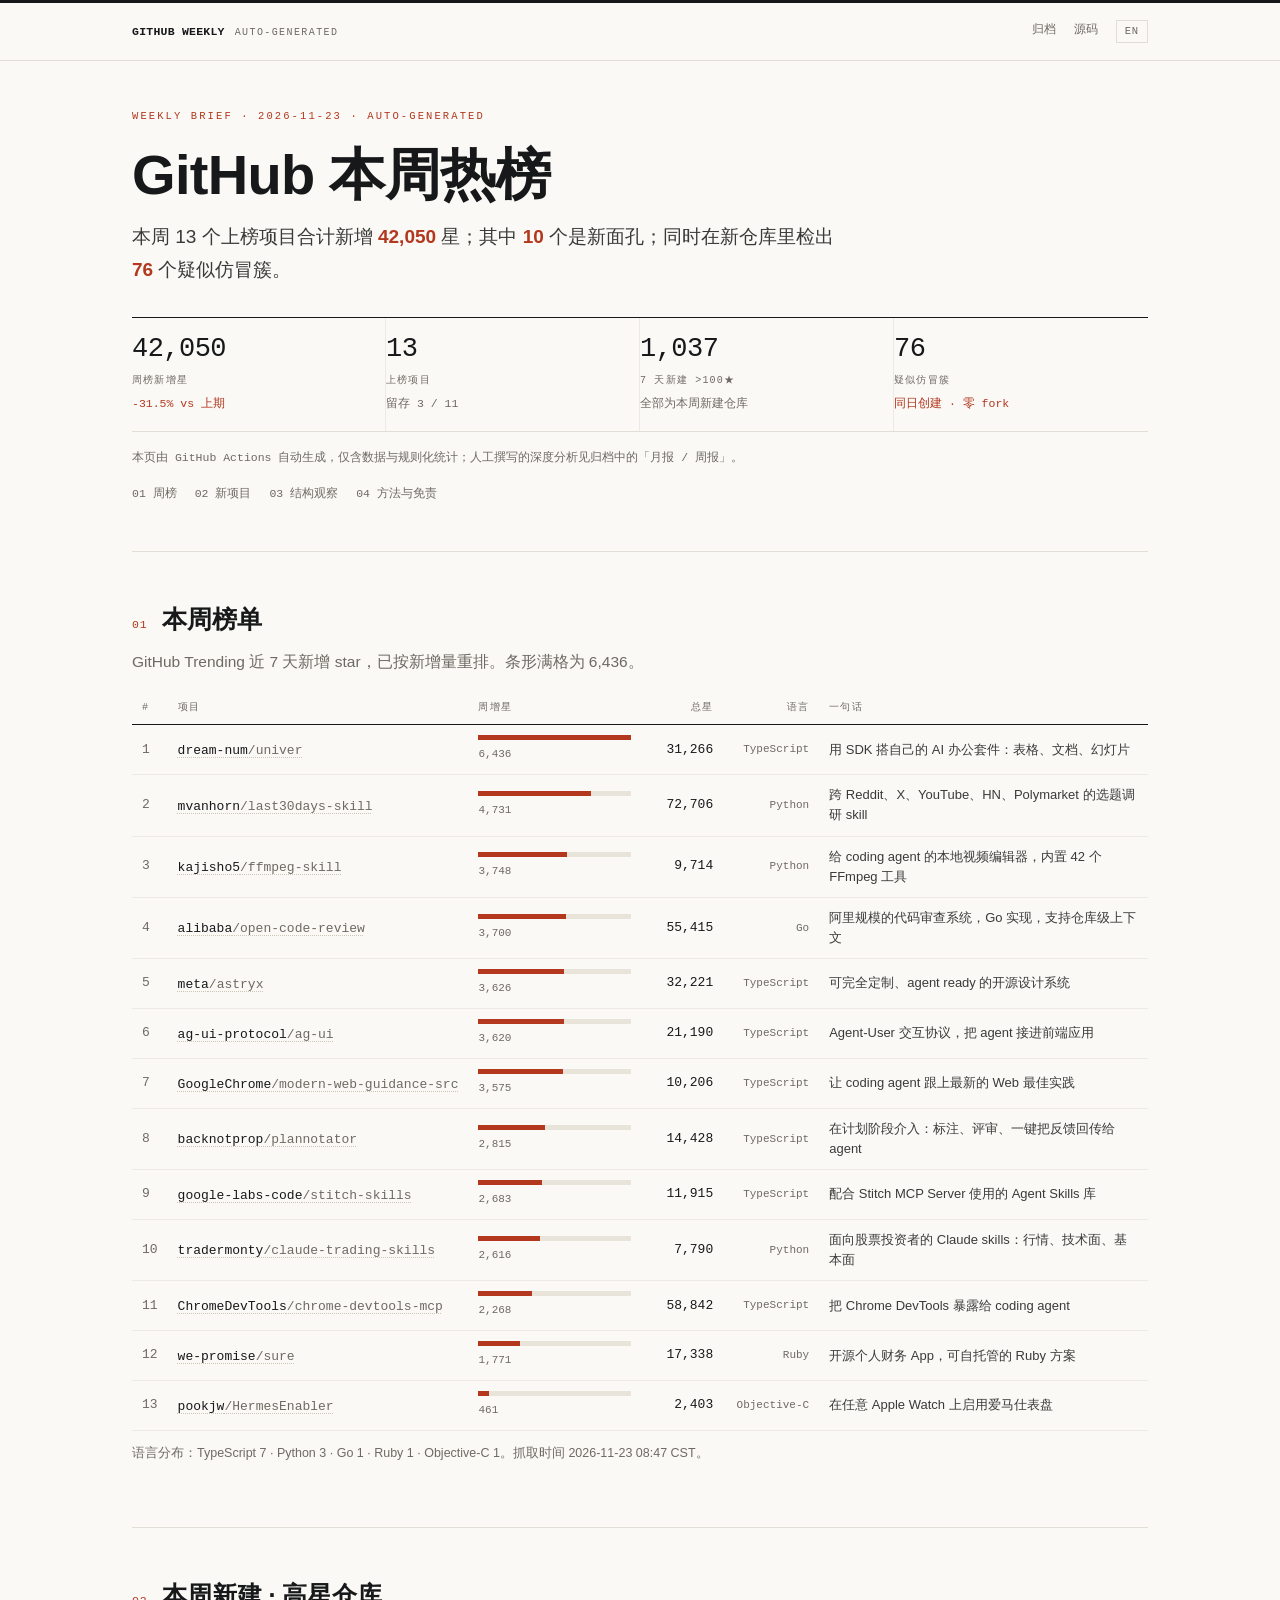
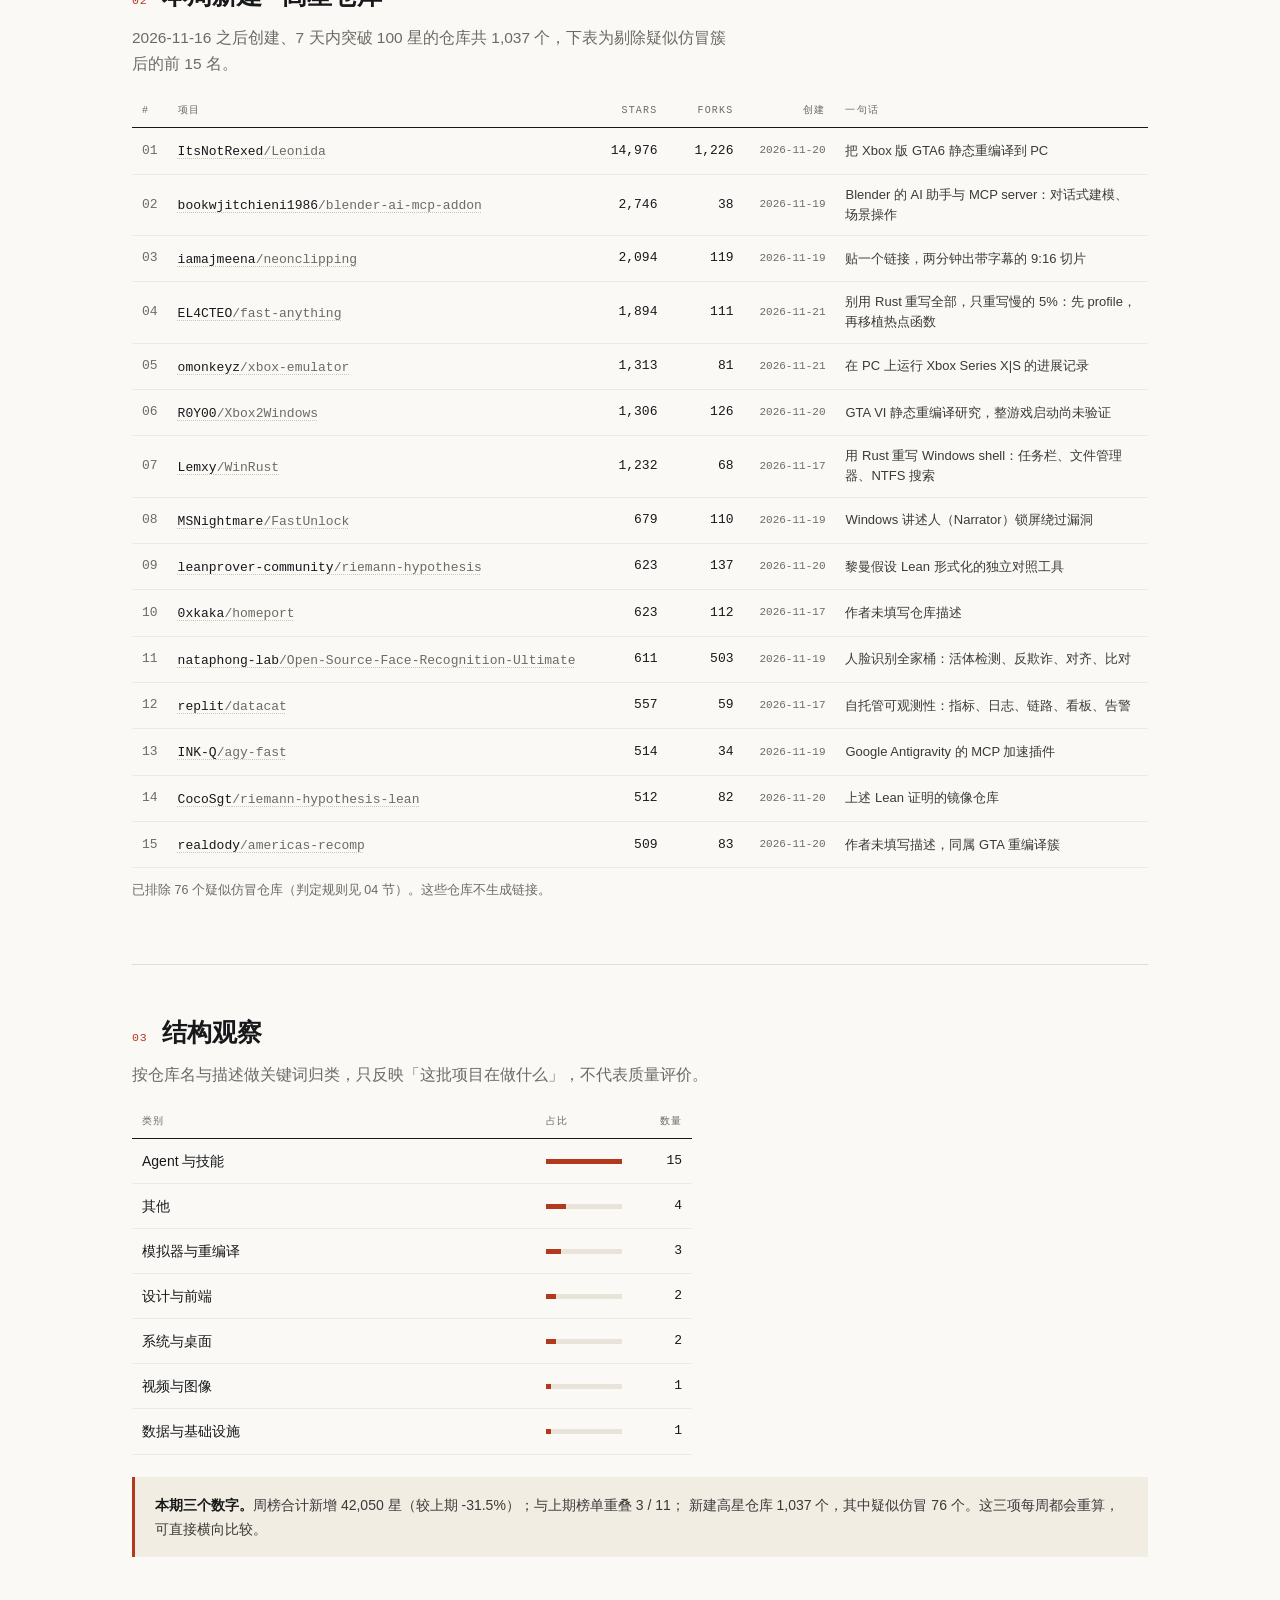
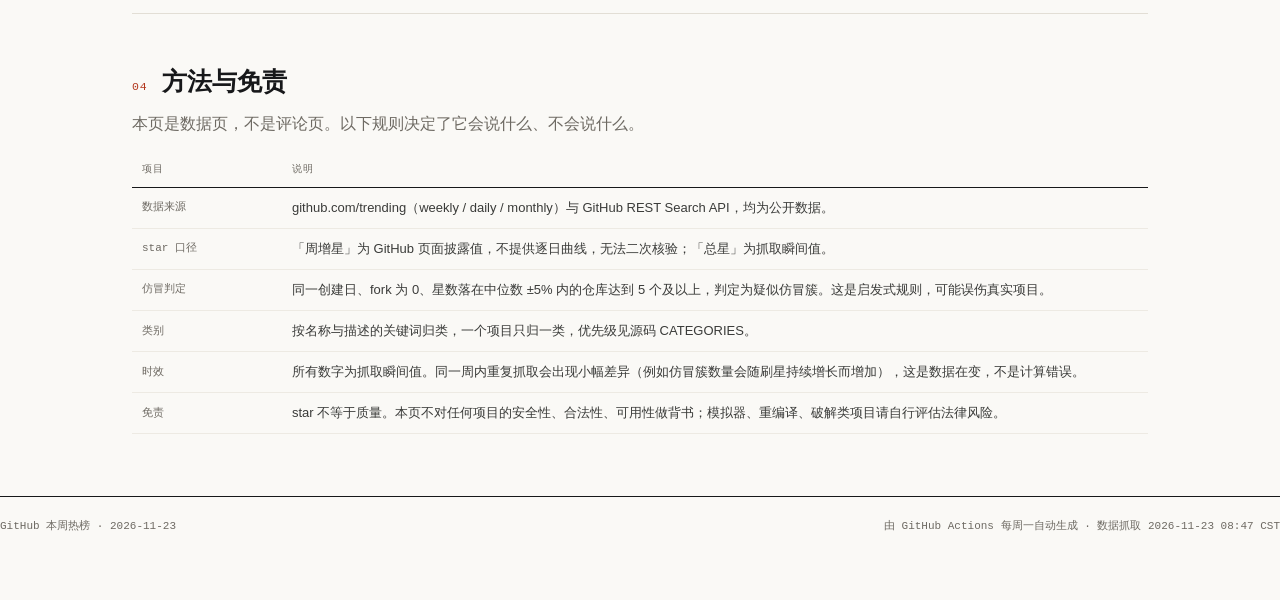
==== commit f7ebb716: "feat: 页头留白修正 + 一句话简介中英文切换" ====
--- a/index.html
+++ b/index.html
@@ -9,8 +9,8 @@
 <link rel="stylesheet" href="assets/style.css">
 </head>
 <body>
-<header class="site-head"><a class="brand" href="./"><b>GITHUB WEEKLY</b><span>auto-generated</span></a>
-<nav><a href="archive/">归档</a><a href="https://github.com/lvzhongpei/github-weekly-trending" target="_blank" rel="noopener">源码</a></nav></header>
+<header class="site-head"><div class="site-head-in"><a class="brand" href="./"><b>GITHUB WEEKLY</b><span>auto-generated</span></a>
+<nav><a href="archive/">归档</a><a href="https://github.com/lvzhongpei/github-weekly-trending" target="_blank" rel="noopener">源码</a><button class="lang-switch" id="lang-switch" type="button" aria-label="切换中英文">EN</button></nav></div></header>
 <main class="wrap">
 <div class="masthead">
   <div class="kicker">Weekly Brief · 2026-11-23 · Auto-generated</div>
@@ -34,10 +34,10 @@
   <table>
     <thead><tr><th style="width:26px">#</th><th style="width:290px">项目</th><th class="bar-cell">周增星</th>
     <th class="r" style="width:82px">总星</th><th class="r hide-m" style="width:96px">语言</th><th class="hide-m">一句话</th></tr></thead>
-    <tbody><tr><td class="num" style="color:var(--muted)">1</td><td><a class="proj" href="https://github.com/dream-num/univer" target="_blank" rel="noopener">dream-num<span class="owner">/univer</span></a></td><td class="bar-cell"><div class="bar"><i style="width:100.0%"></i></div><div class="micro" style="margin-top:5px">6,436</div></td><td class="r num">31,266</td><td class="r micro hide-m">TypeScript</td><td class="desc hide-m">Build your own AI office with Univer Office SDK. Bring editing, calculation, collaboration, and file processin</td></tr><tr><td class="num" style="color:var(--muted)">2</td><td><a class="proj" href="https://github.com/mvanhorn/last30days-skill" target="_blank" rel="noopener">mvanhorn<span class="owner">/last30days-skill</span></a></td><td class="bar-cell"><div class="bar"><i style="width:73.5%"></i></div><div class="micro" style="margin-top:5px">4,731</div></td><td class="r num">72,709</td><td class="r micro hide-m">Python</td><td class="desc hide-m">AI agent skill that researches any topic across Reddit, X, YouTube, HN, Polymarket, and the web - then synthes</td></tr><tr><td class="num" style="color:var(--muted)">3</td><td><a class="proj" href="https://github.com/kajisho5/ffmpeg-skill" target="_blank" rel="noopener">kajisho5<span class="owner">/ffmpeg-skill</span></a></td><td class="bar-cell"><div class="bar"><i style="width:58.2%"></i></div><div class="micro" style="margin-top:5px">3,748</div></td><td class="r num">9,716</td><td class="r micro hide-m">Python</td><td class="desc hide-m">Local video editor for coding agents: 42 FFmpeg tools with a machine-readable contract and an MCP server, for </td></tr><tr><td class="num" style="color:var(--muted)">4</td><td><a class="proj" href="https://github.com/alibaba/open-code-review" target="_blank" rel="noopener">alibaba<span class="owner">/open-code-review</span></a></td><td class="bar-cell"><div class="bar"><i style="width:57.5%"></i></div><div class="micro" style="margin-top:5px">3,700</div></td><td class="r num">55,416</td><td class="r micro hide-m">Go</td><td class="desc hide-m">Secure, fast, efficient, battle-tested at Alibaba&#x27;s scale. Hybrid architecture code review tool: deterministic</td></tr><tr><td class="num" style="color:var(--muted)">5</td><td><a class="proj" href="https://github.com/meta/astryx" target="_blank" rel="noopener">meta<span class="owner">/astryx</span></a></td><td class="bar-cell"><div class="bar"><i style="width:56.3%"></i></div><div class="micro" style="margin-top:5px">3,626</div></td><td class="r num">32,223</td><td class="r micro hide-m">TypeScript</td><td class="desc hide-m">An open source design system that&#x27;s fully customizable and agent ready</td></tr><tr><td class="num" style="color:var(--muted)">6</td><td><a class="proj" href="https://github.com/ag-ui-protocol/ag-ui" target="_blank" rel="noopener">ag-ui-protocol<span class="owner">/ag-ui</span></a></td><td class="bar-cell"><div class="bar"><i style="width:56.2%"></i></div><div class="micro" style="margin-top:5px">3,620</div></td><td class="r num">21,190</td><td class="r micro hide-m">TypeScript</td><td class="desc hide-m">AG-UI: the Agent-User Interaction Protocol. Bring Agents into Frontend Applications.</td></tr><tr><td class="num" style="color:var(--muted)">7</td><td><a class="proj" href="https://github.com/GoogleChrome/modern-web-guidance-src" target="_blank" rel="noopener">GoogleChrome<span class="owner">/modern-web-guidance-src</span></a></td><td class="bar-cell"><div class="bar"><i style="width:55.5%"></i></div><div class="micro" style="margin-top:5px">3,575</div></td><td class="r num">10,206</td><td class="r micro hide-m">TypeScript</td><td class="desc hide-m">Keep your coding agent up to date with the latest web best practices</td></tr><tr><td class="num" style="color:var(--muted)">8</td><td><a class="proj" href="https://github.com/backnotprop/plannotator" target="_blank" rel="noopener">backnotprop<span class="owner">/plannotator</span></a></td><td class="bar-cell"><div class="bar"><i style="width:43.7%"></i></div><div class="micro" style="margin-top:5px">2,815</div></td><td class="r num">14,429</td><td class="r micro hide-m">TypeScript</td><td class="desc hide-m">The workspace to stay in the loop and on top of agents - shape, decide, plan, annotate, review code, share wit</td></tr><tr><td class="num" style="color:var(--muted)">9</td><td><a class="proj" href="https://github.com/google-labs-code/stitch-skills" target="_blank" rel="noopener">google-labs-code<span class="owner">/stitch-skills</span></a></td><td class="bar-cell"><div class="bar"><i style="width:41.7%"></i></div><div class="micro" style="margin-top:5px">2,683</div></td><td class="r num">11,917</td><td class="r micro hide-m">TypeScript</td><td class="desc hide-m">A library of Agent Skills designed to work with the Stitch MCP server. Each skill follows the Agent Skills ope</td></tr><tr><td class="num" style="color:var(--muted)">10</td><td><a class="proj" href="https://github.com/tradermonty/claude-trading-skills" target="_blank" rel="noopener">tradermonty<span class="owner">/claude-trading-skills</span></a></td><td class="bar-cell"><div class="bar"><i style="width:40.6%"></i></div><div class="micro" style="margin-top:5px">2,616</div></td><td class="r num">7,790</td><td class="r micro hide-m">Python</td><td class="desc hide-m">Claude Code skills for equity investors and traders — market analysis, technical charting, economic calendars,</td></tr><tr><td class="num" style="color:var(--muted)">11</td><td><a class="proj" href="https://github.com/ChromeDevTools/chrome-devtools-mcp" target="_blank" rel="noopener">ChromeDevTools<span class="owner">/chrome-devtools-mcp</span></a></td><td class="bar-cell"><div class="bar"><i style="width:35.2%"></i></div><div class="micro" style="margin-top:5px">2,268</div></td><td class="r num">58,843</td><td class="r micro hide-m">TypeScript</td><td class="desc hide-m">Chrome DevTools for coding agents</td></tr><tr><td class="num" style="color:var(--muted)">12</td><td><a class="proj" href="https://github.com/we-promise/sure" target="_blank" rel="noopener">we-promise<span class="owner">/sure</span></a></td><td class="bar-cell"><div class="bar"><i style="width:27.5%"></i></div><div class="micro" style="margin-top:5px">1,771</div></td><td class="r num">17,339</td><td class="r micro hide-m">Ruby</td><td class="desc hide-m">The personal finance app for everyone (by everyone)</td></tr><tr><td class="num" style="color:var(--muted)">13</td><td><a class="proj" href="https://github.com/pookjw/HermesEnabler" target="_blank" rel="noopener">pookjw<span class="owner">/HermesEnabler</span></a></td><td class="bar-cell"><div class="bar"><i style="width:7.2%"></i></div><div class="micro" style="margin-top:5px">461</div></td><td class="r num">2,403</td><td class="r micro hide-m">Objective-C</td><td class="desc hide-m">Enable Hermès Watch Faces on any Apple Watch devices</td></tr></tbody>
+    <tbody><tr><td class="num" style="color:var(--muted)">1</td><td><a class="proj" href="https://github.com/dream-num/univer" target="_blank" rel="noopener">dream-num<span class="owner">/univer</span></a></td><td class="bar-cell"><div class="bar"><i style="width:100.0%"></i></div><div class="micro" style="margin-top:5px">6,436</div></td><td class="r num">31,266</td><td class="r micro hide-m">TypeScript</td><td class="desc hide-m"><span class="i18n zh">用 SDK 搭自己的 AI 办公套件：表格、文档、幻灯片</span><span class="i18n en">Build your own AI office with Univer Office SDK. Bring editing, calculation, collaboration, and file processing into your product for people and AI agents. Buil</span></td></tr><tr><td class="num" style="color:var(--muted)">2</td><td><a class="proj" href="https://github.com/mvanhorn/last30days-skill" target="_blank" rel="noopener">mvanhorn<span class="owner">/last30days-skill</span></a></td><td class="bar-cell"><div class="bar"><i style="width:73.5%"></i></div><div class="micro" style="margin-top:5px">4,731</div></td><td class="r num">72,706</td><td class="r micro hide-m">Python</td><td class="desc hide-m"><span class="i18n zh">跨 Reddit、X、YouTube、HN、Polymarket 的选题调研 skill</span><span class="i18n en">AI agent skill that researches any topic across Reddit, X, YouTube, HN, Polymarket, and the web - then synthesizes a grounded summary</span></td></tr><tr><td class="num" style="color:var(--muted)">3</td><td><a class="proj" href="https://github.com/kajisho5/ffmpeg-skill" target="_blank" rel="noopener">kajisho5<span class="owner">/ffmpeg-skill</span></a></td><td class="bar-cell"><div class="bar"><i style="width:58.2%"></i></div><div class="micro" style="margin-top:5px">3,748</div></td><td class="r num">9,714</td><td class="r micro hide-m">Python</td><td class="desc hide-m"><span class="i18n zh">给 coding agent 的本地视频编辑器，内置 42 个 FFmpeg 工具</span><span class="i18n en">Local video editor for coding agents: 42 FFmpeg tools with a machine-readable contract and an MCP server, for Claude Code, Cursor and Codex. Cut, captions, refr</span></td></tr><tr><td class="num" style="color:var(--muted)">4</td><td><a class="proj" href="https://github.com/alibaba/open-code-review" target="_blank" rel="noopener">alibaba<span class="owner">/open-code-review</span></a></td><td class="bar-cell"><div class="bar"><i style="width:57.5%"></i></div><div class="micro" style="margin-top:5px">3,700</div></td><td class="r num">55,415</td><td class="r micro hide-m">Go</td><td class="desc hide-m"><span class="i18n zh">阿里规模的代码审查系统，Go 实现，支持仓库级上下文</span><span class="i18n en">Secure, fast, efficient, battle-tested at Alibaba&#x27;s scale. Hybrid architecture code review tool: deterministic pipelines + LLM Agent, precise line-level comment</span></td></tr><tr><td class="num" style="color:var(--muted)">5</td><td><a class="proj" href="https://github.com/meta/astryx" target="_blank" rel="noopener">meta<span class="owner">/astryx</span></a></td><td class="bar-cell"><div class="bar"><i style="width:56.3%"></i></div><div class="micro" style="margin-top:5px">3,626</div></td><td class="r num">32,221</td><td class="r micro hide-m">TypeScript</td><td class="desc hide-m"><span class="i18n zh">可完全定制、agent ready 的开源设计系统</span><span class="i18n en">An open source design system that&#x27;s fully customizable and agent ready</span></td></tr><tr><td class="num" style="color:var(--muted)">6</td><td><a class="proj" href="https://github.com/ag-ui-protocol/ag-ui" target="_blank" rel="noopener">ag-ui-protocol<span class="owner">/ag-ui</span></a></td><td class="bar-cell"><div class="bar"><i style="width:56.2%"></i></div><div class="micro" style="margin-top:5px">3,620</div></td><td class="r num">21,190</td><td class="r micro hide-m">TypeScript</td><td class="desc hide-m"><span class="i18n zh">Agent-User 交互协议，把 agent 接进前端应用</span><span class="i18n en">AG-UI: the Agent-User Interaction Protocol. Bring Agents into Frontend Applications.</span></td></tr><tr><td class="num" style="color:var(--muted)">7</td><td><a class="proj" href="https://github.com/GoogleChrome/modern-web-guidance-src" target="_blank" rel="noopener">GoogleChrome<span class="owner">/modern-web-guidance-src</span></a></td><td class="bar-cell"><div class="bar"><i style="width:55.5%"></i></div><div class="micro" style="margin-top:5px">3,575</div></td><td class="r num">10,206</td><td class="r micro hide-m">TypeScript</td><td class="desc hide-m"><span class="i18n zh">让 coding agent 跟上最新的 Web 最佳实践</span><span class="i18n en">Keep your coding agent up to date with the latest web best practices</span></td></tr><tr><td class="num" style="color:var(--muted)">8</td><td><a class="proj" href="https://github.com/backnotprop/plannotator" target="_blank" rel="noopener">backnotprop<span class="owner">/plannotator</span></a></td><td class="bar-cell"><div class="bar"><i style="width:43.7%"></i></div><div class="micro" style="margin-top:5px">2,815</div></td><td class="r num">14,428</td><td class="r micro hide-m">TypeScript</td><td class="desc hide-m"><span class="i18n zh">在计划阶段介入：标注、评审、一键把反馈回传给 agent</span><span class="i18n en">The workspace to stay in the loop and on top of agents - shape, decide, plan, annotate, review code, share with team, and send all feedback to agents with one c</span></td></tr><tr><td class="num" style="color:var(--muted)">9</td><td><a class="proj" href="https://github.com/google-labs-code/stitch-skills" target="_blank" rel="noopener">google-labs-code<span class="owner">/stitch-skills</span></a></td><td class="bar-cell"><div class="bar"><i style="width:41.7%"></i></div><div class="micro" style="margin-top:5px">2,683</div></td><td class="r num">11,915</td><td class="r micro hide-m">TypeScript</td><td class="desc hide-m"><span class="i18n zh">配合 Stitch MCP Server 使用的 Agent Skills 库</span><span class="i18n en">A library of Agent Skills designed to work with the Stitch MCP server. Each skill follows the Agent Skills open standard, for compatibility with coding agents s</span></td></tr><tr><td class="num" style="color:var(--muted)">10</td><td><a class="proj" href="https://github.com/tradermonty/claude-trading-skills" target="_blank" rel="noopener">tradermonty<span class="owner">/claude-trading-skills</span></a></td><td class="bar-cell"><div class="bar"><i style="width:40.6%"></i></div><div class="micro" style="margin-top:5px">2,616</div></td><td class="r num">7,790</td><td class="r micro hide-m">Python</td><td class="desc hide-m"><span class="i18n zh">面向股票投资者的 Claude skills：行情、技术面、基本面</span><span class="i18n en">Claude Code skills for equity investors and traders — market analysis, technical charting, economic calendars, screeners, and trading strategy development.</span></td></tr><tr><td class="num" style="color:var(--muted)">11</td><td><a class="proj" href="https://github.com/ChromeDevTools/chrome-devtools-mcp" target="_blank" rel="noopener">ChromeDevTools<span class="owner">/chrome-devtools-mcp</span></a></td><td class="bar-cell"><div class="bar"><i style="width:35.2%"></i></div><div class="micro" style="margin-top:5px">2,268</div></td><td class="r num">58,842</td><td class="r micro hide-m">TypeScript</td><td class="desc hide-m"><span class="i18n zh">把 Chrome DevTools 暴露给 coding agent</span><span class="i18n en">Chrome DevTools for coding agents</span></td></tr><tr><td class="num" style="color:var(--muted)">12</td><td><a class="proj" href="https://github.com/we-promise/sure" target="_blank" rel="noopener">we-promise<span class="owner">/sure</span></a></td><td class="bar-cell"><div class="bar"><i style="width:27.5%"></i></div><div class="micro" style="margin-top:5px">1,771</div></td><td class="r num">17,338</td><td class="r micro hide-m">Ruby</td><td class="desc hide-m"><span class="i18n zh">开源个人财务 App，可自托管的 Ruby 方案</span><span class="i18n en">The personal finance app for everyone (by everyone)</span></td></tr><tr><td class="num" style="color:var(--muted)">13</td><td><a class="proj" href="https://github.com/pookjw/HermesEnabler" target="_blank" rel="noopener">pookjw<span class="owner">/HermesEnabler</span></a></td><td class="bar-cell"><div class="bar"><i style="width:7.2%"></i></div><div class="micro" style="margin-top:5px">461</div></td><td class="r num">2,403</td><td class="r micro hide-m">Objective-C</td><td class="desc hide-m"><span class="i18n zh">在任意 Apple Watch 上启用爱马仕表盘</span><span class="i18n en">Enable Hermès Watch Faces on any Apple Watch devices</span></td></tr></tbody>
   </table>
   </div>
-  <p class="note">语言分布：TypeScript 7 · Python 3 · Go 1 · Ruby 1 · Objective-C 1。抓取时间 2026-11-23 08:40 CST。</p>
+  <p class="note">语言分布：TypeScript 7 · Python 3 · Go 1 · Ruby 1 · Objective-C 1。抓取时间 2026-11-23 08:47 CST。</p>
 </section>
 
 <section id="s2">
@@ -47,7 +47,7 @@
   <table>
     <thead><tr><th style="width:34px">#</th><th style="width:300px">项目</th><th class="r" style="width:82px">Stars</th>
     <th class="r" style="width:76px">Forks</th><th class="r hide-m" style="width:92px">创建</th><th class="hide-m">一句话</th></tr></thead>
-    <tbody><tr><td class="num" style="color:var(--muted)">01</td><td><a class="proj" href="https://github.com/ItsNotRexed/Leonida" target="_blank" rel="noopener">ItsNotRexed<span class="owner">/Leonida</span></a></td><td class="r num">14,993</td><td class="r num">1,227</td><td class="r micro hide-m">2026-11-20</td><td class="desc hide-m">Leonida Is A Native PC Recompilation Of The Xbox Version Of Grand Theft Auto 6</td></tr><tr><td class="num" style="color:var(--muted)">02</td><td><a class="proj" href="https://github.com/bookwjitchieni1986/blender-ai-mcp-addon" target="_blank" rel="noopener">bookwjitchieni1986<span class="owner">/blender-ai-mcp-addon</span></a></td><td class="r num">2,746</td><td class="r num">38</td><td class="r micro hide-m">2026-11-19</td><td class="desc hide-m">AI assistant and MCP server for Blender: visual chat, scene tools, multi-agent workflows. Works with ChatGPT/G</td></tr><tr><td class="num" style="color:var(--muted)">03</td><td><a class="proj" href="https://github.com/iamajmeena/neonclipping" target="_blank" rel="noopener">iamajmeena<span class="owner">/neonclipping</span></a></td><td class="r num">2,094</td><td class="r num">119</td><td class="r micro hide-m">2026-11-19</td><td class="desc hide-m">Paste a link, get captioned 9:16 clips in ~2 min. Free, local, open-source clipping engine (audio-first, YouTu</td></tr><tr><td class="num" style="color:var(--muted)">04</td><td><a class="proj" href="https://github.com/EL4CTEO/fast-anything" target="_blank" rel="noopener">EL4CTEO<span class="owner">/fast-anything</span></a></td><td class="r num">1,897</td><td class="r num">111</td><td class="r micro hide-m">2026-11-21</td><td class="desc hide-m">Don&#x27;t rewrite it in Rust. Rewrite the 5% that&#x27;s slow: profile Python, Node or Ruby apps, port the hot function</td></tr><tr><td class="num" style="color:var(--muted)">05</td><td><a class="proj" href="https://github.com/omonkeyz/xbox-emulator" target="_blank" rel="noopener">omonkeyz<span class="owner">/xbox-emulator</span></a></td><td class="r num">1,315</td><td class="r num">81</td><td class="r micro hide-m">2026-11-21</td><td class="desc hide-m">Progress notes for running Xbox Series X|S builds on PC (TomBox + rage9)</td></tr><tr><td class="num" style="color:var(--muted)">06</td><td><a class="proj" href="https://github.com/R0Y00/Xbox2Windows" target="_blank" rel="noopener">R0Y00<span class="owner">/Xbox2Windows</span></a></td><td class="r num">1,306</td><td class="r num">126</td><td class="r micro hide-m">2026-11-20</td><td class="desc hide-m">GTA VI static recompilation research for x64 Windows. Source-built EXEs run on Windows, and two translated pix</td></tr><tr><td class="num" style="color:var(--muted)">07</td><td><a class="proj" href="https://github.com/Lemxy/WinRust" target="_blank" rel="noopener">Lemxy<span class="owner">/WinRust</span></a></td><td class="r num">1,233</td><td class="r num">68</td><td class="r micro hide-m">2026-11-17</td><td class="desc hide-m">Windows shell replacement in Rust: taskbar, file manager, NTFS search, task manager, disk cleaner. One install</td></tr><tr><td class="num" style="color:var(--muted)">08</td><td><a class="proj" href="https://github.com/MSNightmare/FastUnlock" target="_blank" rel="noopener">MSNightmare<span class="owner">/FastUnlock</span></a></td><td class="r num">679</td><td class="r num">110</td><td class="r micro hide-m">2026-11-19</td><td class="desc hide-m">FastUnlock : Windows Narrator LockScreen Bypass 0day Vulnerability</td></tr><tr><td class="num" style="color:var(--muted)">09</td><td><a class="proj" href="https://github.com/leanprover-community/riemann-hypothesis" target="_blank" rel="noopener">leanprover-community<span class="owner">/riemann-hypothesis</span></a></td><td class="r num">623</td><td class="r num">137</td><td class="r micro hide-m">2026-11-20</td><td class="desc hide-m">Independent Comparator setup for the Lean formalization of the Riemann Hypothesis (Alpöge, 2026-11-20)</td></tr><tr><td class="num" style="color:var(--muted)">10</td><td><a class="proj" href="https://github.com/0xkaka/homeport" target="_blank" rel="noopener">0xkaka<span class="owner">/homeport</span></a></td><td class="r num">623</td><td class="r num">112</td><td class="r micro hide-m">2026-11-17</td><td class="desc hide-m">—</td></tr><tr><td class="num" style="color:var(--muted)">11</td><td><a class="proj" href="https://github.com/nataphong-lab/Open-Source-Face-Recognition-Ultimate" target="_blank" rel="noopener">nataphong-lab<span class="owner">/Open-Source-Face-Recognition-Ultimate</span></a></td><td class="r num">611</td><td class="r num">503</td><td class="r micro hide-m">2026-11-19</td><td class="desc hide-m">Face Recognition, Face Liveness Detection, Face Anti-Spoofing, Face Detection, Face Landmarks, Face Compare, F</td></tr><tr><td class="num" style="color:var(--muted)">12</td><td><a class="proj" href="https://github.com/replit/datacat" target="_blank" rel="noopener">replit<span class="owner">/datacat</span></a></td><td class="r num">557</td><td class="r num">59</td><td class="r micro hide-m">2026-11-17</td><td class="desc hide-m">Self-hosted observability: metrics, logs, traces, dashboards and alerts. Stores data in PostgreSQL or ClickHou</td></tr><tr><td class="num" style="color:var(--muted)">13</td><td><a class="proj" href="https://github.com/INK-Q/agy-fast" target="_blank" rel="noopener">INK-Q<span class="owner">/agy-fast</span></a></td><td class="r num">516</td><td class="r num">34</td><td class="r micro hide-m">2026-11-19</td><td class="desc hide-m">Non-invasive MCP accelerator plugin for Google Antigravity (CLI/Desktop/IDE): cuts LLM turns (-34%), token quo</td></tr><tr><td class="num" style="color:var(--muted)">14</td><td><a class="proj" href="https://github.com/CocoSgt/riemann-hypothesis-lean" target="_blank" rel="noopener">CocoSgt<span class="owner">/riemann-hypothesis-lean</span></a></td><td class="r num">512</td><td class="r num">82</td><td class="r micro hide-m">2026-11-20</td><td class="desc hide-m">Mirror of Levent Alpöge&#x27;s Lean proof of the Riemann Hypothesis (with Claude). All credit to Levent Alpöge. Sou</td></tr><tr><td class="num" style="color:var(--muted)">15</td><td><a class="proj" href="https://github.com/realdody/americas-recomp" target="_blank" rel="noopener">realdody<span class="owner">/americas-recomp</span></a></td><td class="r num">509</td><td class="r num">83</td><td class="r micro hide-m">2026-11-20</td><td class="desc hide-m">—</td></tr></tbody>
+    <tbody><tr><td class="num" style="color:var(--muted)">01</td><td><a class="proj" href="https://github.com/ItsNotRexed/Leonida" target="_blank" rel="noopener">ItsNotRexed<span class="owner">/Leonida</span></a></td><td class="r num">14,976</td><td class="r num">1,226</td><td class="r micro hide-m">2026-11-20</td><td class="desc hide-m"><span class="i18n zh">把 Xbox 版 GTA6 静态重编译到 PC</span><span class="i18n en">Leonida Is A Native PC Recompilation Of The Xbox Version Of Grand Theft Auto 6</span></td></tr><tr><td class="num" style="color:var(--muted)">02</td><td><a class="proj" href="https://github.com/bookwjitchieni1986/blender-ai-mcp-addon" target="_blank" rel="noopener">bookwjitchieni1986<span class="owner">/blender-ai-mcp-addon</span></a></td><td class="r num">2,746</td><td class="r num">38</td><td class="r micro hide-m">2026-11-19</td><td class="desc hide-m"><span class="i18n zh">Blender 的 AI 助手与 MCP server：对话式建模、场景操作</span><span class="i18n en">AI assistant and MCP server for Blender: visual chat, scene tools, multi-agent workflows. Works with ChatGPT/GPT, Claude, Gemini, Ollama, OpenCode. Blender AI a</span></td></tr><tr><td class="num" style="color:var(--muted)">03</td><td><a class="proj" href="https://github.com/iamajmeena/neonclipping" target="_blank" rel="noopener">iamajmeena<span class="owner">/neonclipping</span></a></td><td class="r num">2,094</td><td class="r num">119</td><td class="r micro hide-m">2026-11-19</td><td class="desc hide-m"><span class="i18n zh">贴一个链接，两分钟出带字幕的 9:16 切片</span><span class="i18n en">Paste a link, get captioned 9:16 clips in ~2 min. Free, local, open-source clipping engine (audio-first, YouTube captions, local LLM).</span></td></tr><tr><td class="num" style="color:var(--muted)">04</td><td><a class="proj" href="https://github.com/EL4CTEO/fast-anything" target="_blank" rel="noopener">EL4CTEO<span class="owner">/fast-anything</span></a></td><td class="r num">1,894</td><td class="r num">111</td><td class="r micro hide-m">2026-11-21</td><td class="desc hide-m"><span class="i18n zh">别用 Rust 重写全部，只重写慢的 5%：先 profile，再移植热点函数</span><span class="i18n en">Don&#x27;t rewrite it in Rust. Rewrite the 5% that&#x27;s slow: profile Python, Node or Ruby apps, port the hot functions with your coding agent, prove they behave the sa</span></td></tr><tr><td class="num" style="color:var(--muted)">05</td><td><a class="proj" href="https://github.com/omonkeyz/xbox-emulator" target="_blank" rel="noopener">omonkeyz<span class="owner">/xbox-emulator</span></a></td><td class="r num">1,313</td><td class="r num">81</td><td class="r micro hide-m">2026-11-21</td><td class="desc hide-m"><span class="i18n zh">在 PC 上运行 Xbox Series X|S 的进展记录</span><span class="i18n en">Progress notes for running Xbox Series X|S builds on PC (TomBox + rage9)</span></td></tr><tr><td class="num" style="color:var(--muted)">06</td><td><a class="proj" href="https://github.com/R0Y00/Xbox2Windows" target="_blank" rel="noopener">R0Y00<span class="owner">/Xbox2Windows</span></a></td><td class="r num">1,306</td><td class="r num">126</td><td class="r micro hide-m">2026-11-20</td><td class="desc hide-m"><span class="i18n zh">GTA VI 静态重编译研究，整游戏启动尚未验证</span><span class="i18n en">GTA VI static recompilation research for x64 Windows. Source-built EXEs run on Windows, and two translated pixel shaders match reference outputs on hardware and</span></td></tr><tr><td class="num" style="color:var(--muted)">07</td><td><a class="proj" href="https://github.com/Lemxy/WinRust" target="_blank" rel="noopener">Lemxy<span class="owner">/WinRust</span></a></td><td class="r num">1,232</td><td class="r num">68</td><td class="r micro hide-m">2026-11-17</td><td class="desc hide-m"><span class="i18n zh">用 Rust 重写 Windows shell：任务栏、文件管理器、NTFS 搜索</span><span class="i18n en">Windows shell replacement in Rust: taskbar, file manager, NTFS search, task manager, disk cleaner. One installer exe.</span></td></tr><tr><td class="num" style="color:var(--muted)">08</td><td><a class="proj" href="https://github.com/MSNightmare/FastUnlock" target="_blank" rel="noopener">MSNightmare<span class="owner">/FastUnlock</span></a></td><td class="r num">679</td><td class="r num">110</td><td class="r micro hide-m">2026-11-19</td><td class="desc hide-m"><span class="i18n zh">Windows 讲述人（Narrator）锁屏绕过漏洞</span><span class="i18n en">FastUnlock : Windows Narrator LockScreen Bypass 0day Vulnerability</span></td></tr><tr><td class="num" style="color:var(--muted)">09</td><td><a class="proj" href="https://github.com/leanprover-community/riemann-hypothesis" target="_blank" rel="noopener">leanprover-community<span class="owner">/riemann-hypothesis</span></a></td><td class="r num">623</td><td class="r num">137</td><td class="r micro hide-m">2026-11-20</td><td class="desc hide-m"><span class="i18n zh">黎曼假设 Lean 形式化的独立对照工具</span><span class="i18n en">Independent Comparator setup for the Lean formalization of the Riemann Hypothesis (Alpöge, 2026-11-20)</span></td></tr><tr><td class="num" style="color:var(--muted)">10</td><td><a class="proj" href="https://github.com/0xkaka/homeport" target="_blank" rel="noopener">0xkaka<span class="owner">/homeport</span></a></td><td class="r num">623</td><td class="r num">112</td><td class="r micro hide-m">2026-11-17</td><td class="desc hide-m"><span class="i18n zh">作者未填写仓库描述</span><span class="i18n en">—</span></td></tr><tr><td class="num" style="color:var(--muted)">11</td><td><a class="proj" href="https://github.com/nataphong-lab/Open-Source-Face-Recognition-Ultimate" target="_blank" rel="noopener">nataphong-lab<span class="owner">/Open-Source-Face-Recognition-Ultimate</span></a></td><td class="r num">611</td><td class="r num">503</td><td class="r micro hide-m">2026-11-19</td><td class="desc hide-m"><span class="i18n zh">人脸识别全家桶：活体检测、反欺诈、对齐、比对</span><span class="i18n en">Face Recognition, Face Liveness Detection, Face Anti-Spoofing, Face Detection, Face Landmarks, Face Compare, Face Matching, Face Pose, Face Expression, Face Att</span></td></tr><tr><td class="num" style="color:var(--muted)">12</td><td><a class="proj" href="https://github.com/replit/datacat" target="_blank" rel="noopener">replit<span class="owner">/datacat</span></a></td><td class="r num">557</td><td class="r num">59</td><td class="r micro hide-m">2026-11-17</td><td class="desc hide-m"><span class="i18n zh">自托管可观测性：指标、日志、链路、看板、告警</span><span class="i18n en">Self-hosted observability: metrics, logs, traces, dashboards and alerts. Stores data in PostgreSQL or ClickHouse. Accepts OpenTelemetry data.</span></td></tr><tr><td class="num" style="color:var(--muted)">13</td><td><a class="proj" href="https://github.com/INK-Q/agy-fast" target="_blank" rel="noopener">INK-Q<span class="owner">/agy-fast</span></a></td><td class="r num">514</td><td class="r num">34</td><td class="r micro hide-m">2026-11-19</td><td class="desc hide-m"><span class="i18n zh">Google Antigravity 的 MCP 加速插件</span><span class="i18n en">Non-invasive MCP accelerator plugin for Google Antigravity (CLI/Desktop/IDE): cuts LLM turns (-34%), token quota (-31%), and upload traffic (-40%) without affec</span></td></tr><tr><td class="num" style="color:var(--muted)">14</td><td><a class="proj" href="https://github.com/CocoSgt/riemann-hypothesis-lean" target="_blank" rel="noopener">CocoSgt<span class="owner">/riemann-hypothesis-lean</span></a></td><td class="r num">512</td><td class="r num">82</td><td class="r micro hide-m">2026-11-20</td><td class="desc hide-m"><span class="i18n zh">上述 Lean 证明的镜像仓库</span><span class="i18n en">Mirror of Levent Alpöge&#x27;s Lean proof of the Riemann Hypothesis (with Claude). All credit to Levent Alpöge. Source: alpo.ge</span></td></tr><tr><td class="num" style="color:var(--muted)">15</td><td><a class="proj" href="https://github.com/realdody/americas-recomp" target="_blank" rel="noopener">realdody<span class="owner">/americas-recomp</span></a></td><td class="r num">509</td><td class="r num">83</td><td class="r micro hide-m">2026-11-20</td><td class="desc hide-m"><span class="i18n zh">作者未填写描述，同属 GTA 重编译簇</span><span class="i18n en">—</span></td></tr></tbody>
   </table>
   </div>
   <p class="note">已排除 76 个疑似仿冒仓库（判定规则见 04 节）。这些仓库不生成链接。</p>
@@ -82,6 +82,7 @@
   </table>
 </section>
 </main>
-<footer><span>GitHub 本周热榜 · 2026-11-23</span><span>由 GitHub Actions 每周一自动生成 · 数据抓取 2026-11-23 08:40 CST</span></footer>
+<footer><span>GitHub 本周热榜 · 2026-11-23</span><span>由 GitHub Actions 每周一自动生成 · 数据抓取 2026-11-23 08:47 CST</span></footer>
+<script src="assets/lang.js" defer></script>
 </body>
 </html>
--- a/assets/style.css
+++ b/assets/style.css
@@ -16,13 +16,23 @@
 .wrap{max-width:1080px;margin:0 auto;padding:0 32px}
 
 /* site chrome */
-.site-head{display:flex;align-items:center;justify-content:space-between;gap:20px;padding:18px 0;border-bottom:1px solid var(--line);font-family:var(--mono);font-size:11.5px}
+.site-head{border-bottom:1px solid var(--line)}
+.site-head-in{max-width:1080px;margin:0 auto;padding:17px 32px;display:flex;align-items:center;justify-content:space-between;gap:20px;font-family:var(--mono);font-size:11.5px}
 .site-head .brand{display:flex;align-items:baseline;gap:10px;text-decoration:none}
 .site-head .brand b{font-weight:600;letter-spacing:.02em}
 .site-head .brand span{color:var(--muted);letter-spacing:.14em;text-transform:uppercase;font-size:10px}
-.site-head nav{display:flex;gap:18px}
+.site-head nav{display:flex;align-items:center;gap:18px}
 .site-head nav a{color:var(--muted);text-decoration:none;border-bottom:1px solid transparent;padding-bottom:2px}
 .site-head nav a:hover{color:var(--accent);border-bottom-color:var(--accent)}
+
+/* language switch */
+.lang-switch{font-family:var(--mono);font-size:10.5px;letter-spacing:.08em;color:var(--muted);
+  background:transparent;border:1px solid var(--line);padding:3px 8px;cursor:pointer;line-height:1.4}
+.lang-switch:hover{color:var(--accent);border-color:var(--accent)}
+html[data-lang="en"] .i18n.zh{display:none}
+html:not([data-lang="en"]) .i18n.en{display:none}
+.desc .i18n{display:inline}
+.desc .i18n.fallback{color:var(--muted)}
 
 .masthead{padding:46px 0 0}
 .kicker{font-family:var(--mono);font-size:10.5px;letter-spacing:.2em;text-transform:uppercase;color:var(--accent);margin-bottom:20px}
@@ -86,6 +96,7 @@
 
 @media (max-width:820px){
   .wrap{padding:0 20px}
+  .site-head-in{padding:15px 20px}
   .kpi{grid-template-columns:1fr 1fr}
   .kpi > div:nth-child(2){border-right:0}
   .bar-cell{display:none}
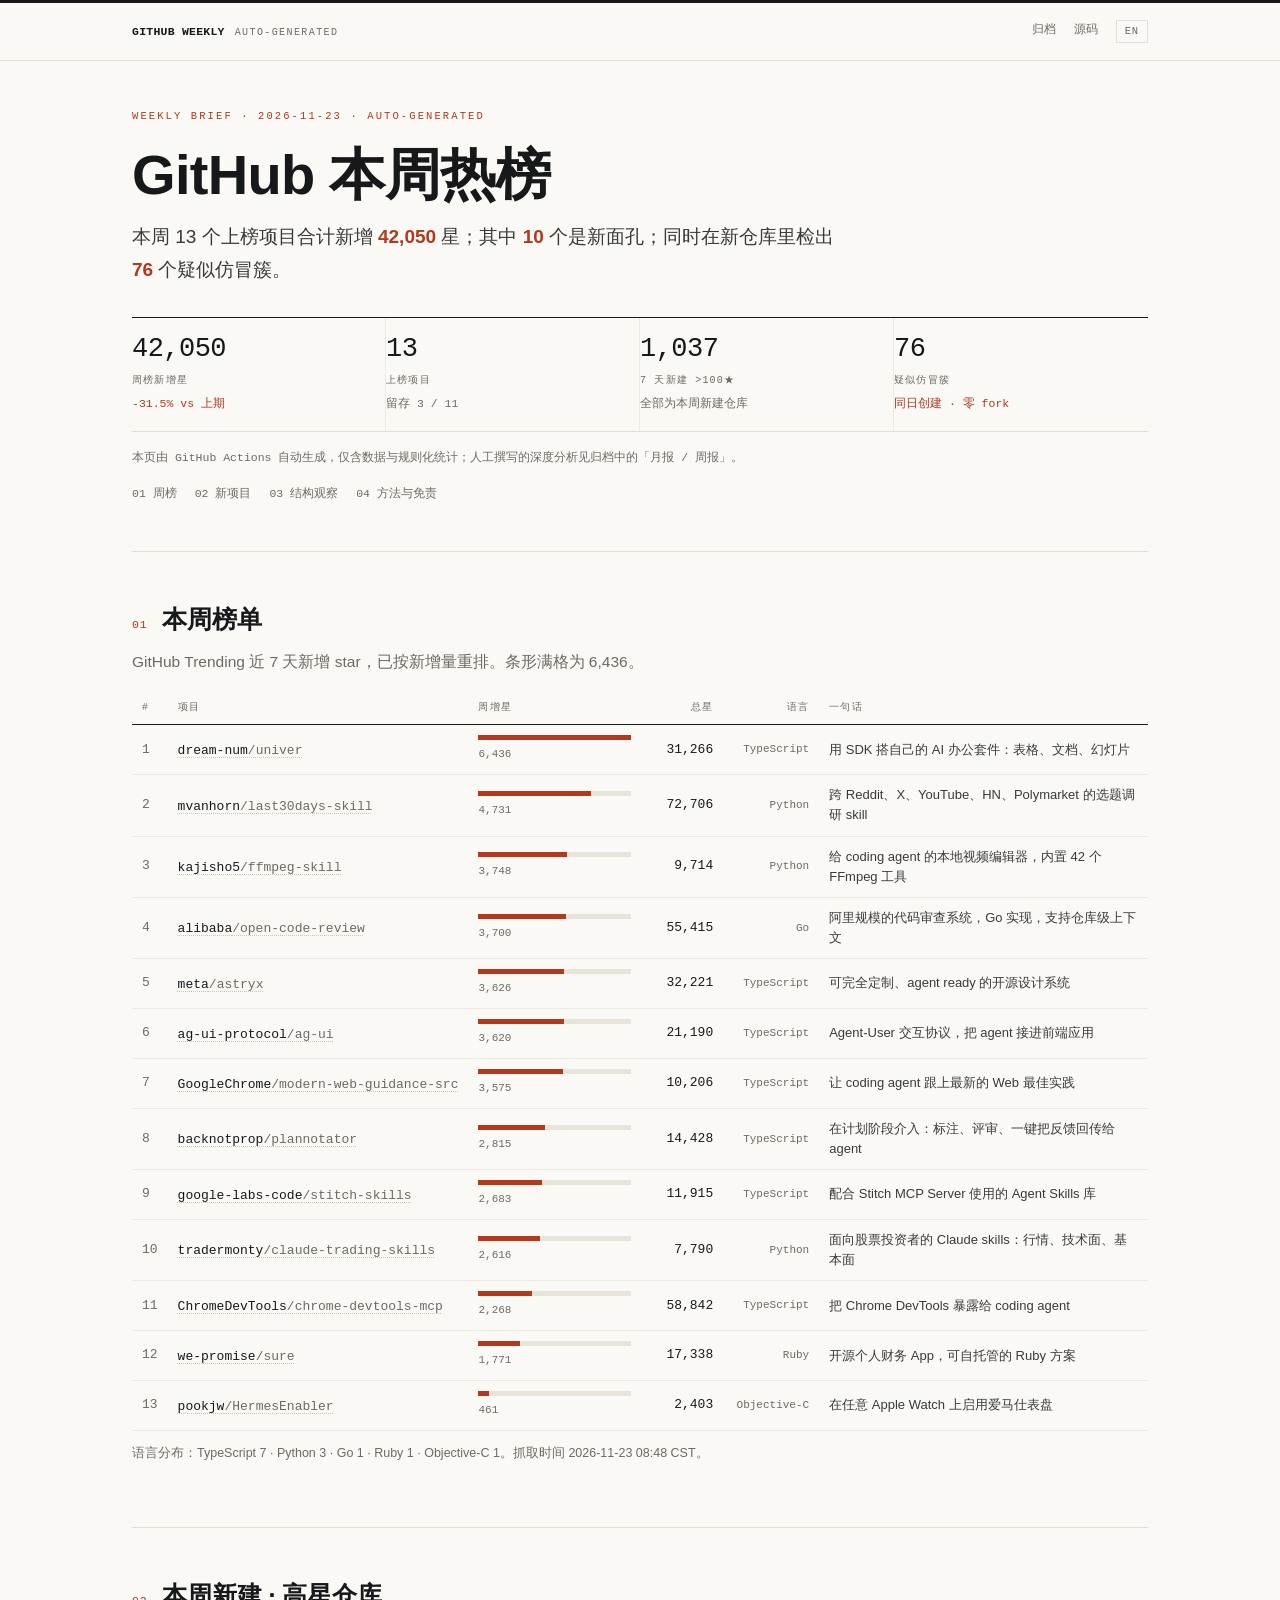
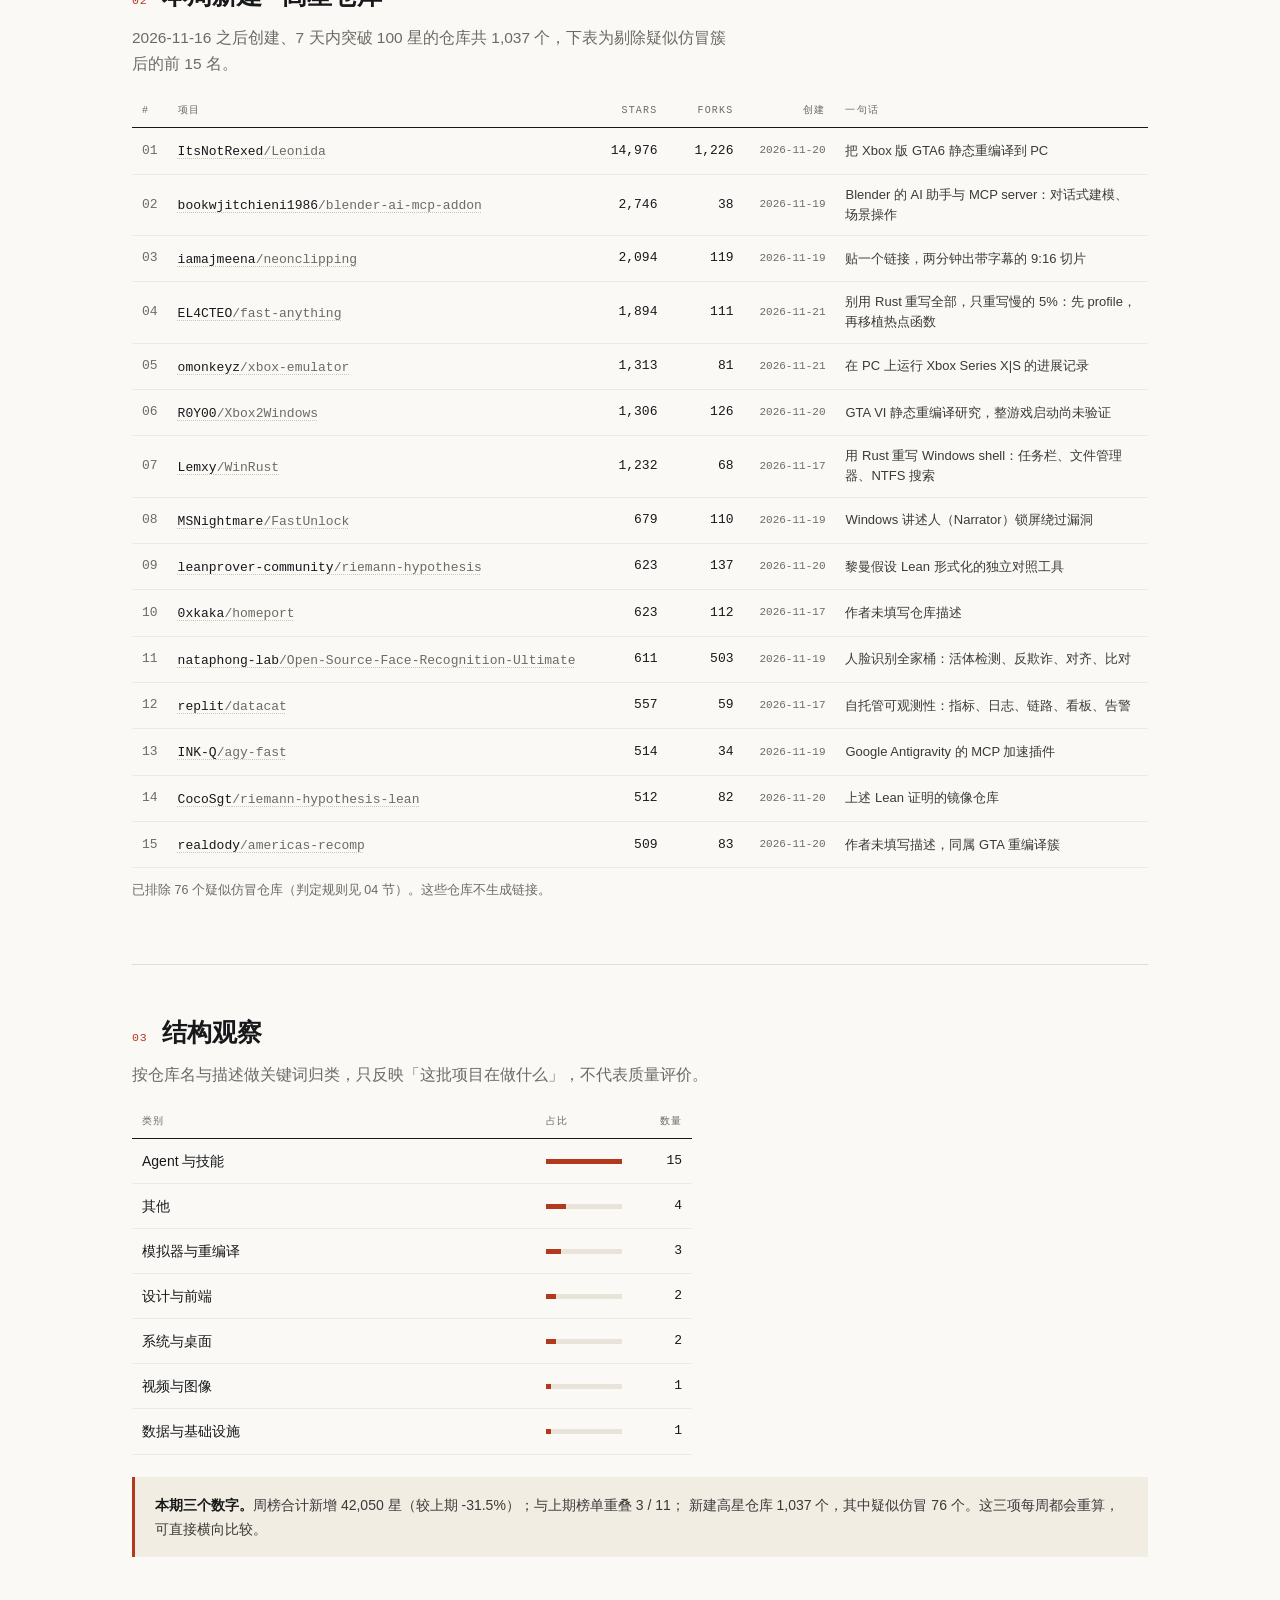
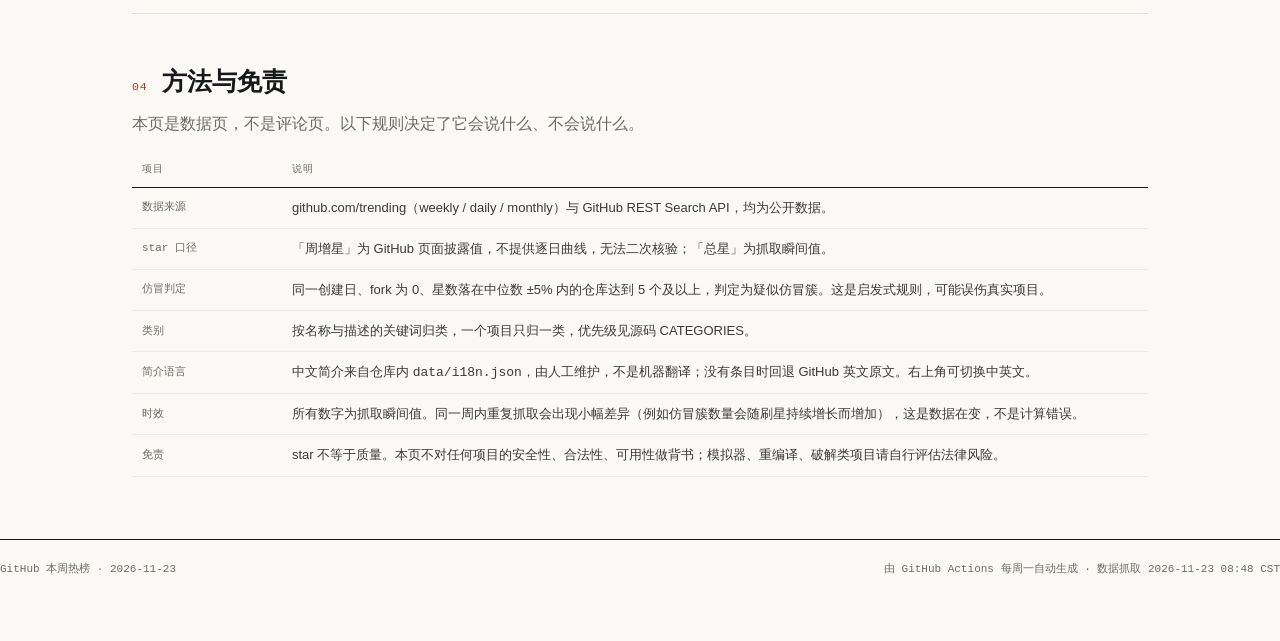
==== commit 2cf43c11: "docs: 页面说明补充简介语言来源" ====
--- a/index.html
+++ b/index.html
@@ -37,7 +37,7 @@
     <tbody><tr><td class="num" style="color:var(--muted)">1</td><td><a class="proj" href="https://github.com/dream-num/univer" target="_blank" rel="noopener">dream-num<span class="owner">/univer</span></a></td><td class="bar-cell"><div class="bar"><i style="width:100.0%"></i></div><div class="micro" style="margin-top:5px">6,436</div></td><td class="r num">31,266</td><td class="r micro hide-m">TypeScript</td><td class="desc hide-m"><span class="i18n zh">用 SDK 搭自己的 AI 办公套件：表格、文档、幻灯片</span><span class="i18n en">Build your own AI office with Univer Office SDK. Bring editing, calculation, collaboration, and file processing into your product for people and AI agents. Buil</span></td></tr><tr><td class="num" style="color:var(--muted)">2</td><td><a class="proj" href="https://github.com/mvanhorn/last30days-skill" target="_blank" rel="noopener">mvanhorn<span class="owner">/last30days-skill</span></a></td><td class="bar-cell"><div class="bar"><i style="width:73.5%"></i></div><div class="micro" style="margin-top:5px">4,731</div></td><td class="r num">72,706</td><td class="r micro hide-m">Python</td><td class="desc hide-m"><span class="i18n zh">跨 Reddit、X、YouTube、HN、Polymarket 的选题调研 skill</span><span class="i18n en">AI agent skill that researches any topic across Reddit, X, YouTube, HN, Polymarket, and the web - then synthesizes a grounded summary</span></td></tr><tr><td class="num" style="color:var(--muted)">3</td><td><a class="proj" href="https://github.com/kajisho5/ffmpeg-skill" target="_blank" rel="noopener">kajisho5<span class="owner">/ffmpeg-skill</span></a></td><td class="bar-cell"><div class="bar"><i style="width:58.2%"></i></div><div class="micro" style="margin-top:5px">3,748</div></td><td class="r num">9,714</td><td class="r micro hide-m">Python</td><td class="desc hide-m"><span class="i18n zh">给 coding agent 的本地视频编辑器，内置 42 个 FFmpeg 工具</span><span class="i18n en">Local video editor for coding agents: 42 FFmpeg tools with a machine-readable contract and an MCP server, for Claude Code, Cursor and Codex. Cut, captions, refr</span></td></tr><tr><td class="num" style="color:var(--muted)">4</td><td><a class="proj" href="https://github.com/alibaba/open-code-review" target="_blank" rel="noopener">alibaba<span class="owner">/open-code-review</span></a></td><td class="bar-cell"><div class="bar"><i style="width:57.5%"></i></div><div class="micro" style="margin-top:5px">3,700</div></td><td class="r num">55,415</td><td class="r micro hide-m">Go</td><td class="desc hide-m"><span class="i18n zh">阿里规模的代码审查系统，Go 实现，支持仓库级上下文</span><span class="i18n en">Secure, fast, efficient, battle-tested at Alibaba&#x27;s scale. Hybrid architecture code review tool: deterministic pipelines + LLM Agent, precise line-level comment</span></td></tr><tr><td class="num" style="color:var(--muted)">5</td><td><a class="proj" href="https://github.com/meta/astryx" target="_blank" rel="noopener">meta<span class="owner">/astryx</span></a></td><td class="bar-cell"><div class="bar"><i style="width:56.3%"></i></div><div class="micro" style="margin-top:5px">3,626</div></td><td class="r num">32,221</td><td class="r micro hide-m">TypeScript</td><td class="desc hide-m"><span class="i18n zh">可完全定制、agent ready 的开源设计系统</span><span class="i18n en">An open source design system that&#x27;s fully customizable and agent ready</span></td></tr><tr><td class="num" style="color:var(--muted)">6</td><td><a class="proj" href="https://github.com/ag-ui-protocol/ag-ui" target="_blank" rel="noopener">ag-ui-protocol<span class="owner">/ag-ui</span></a></td><td class="bar-cell"><div class="bar"><i style="width:56.2%"></i></div><div class="micro" style="margin-top:5px">3,620</div></td><td class="r num">21,190</td><td class="r micro hide-m">TypeScript</td><td class="desc hide-m"><span class="i18n zh">Agent-User 交互协议，把 agent 接进前端应用</span><span class="i18n en">AG-UI: the Agent-User Interaction Protocol. Bring Agents into Frontend Applications.</span></td></tr><tr><td class="num" style="color:var(--muted)">7</td><td><a class="proj" href="https://github.com/GoogleChrome/modern-web-guidance-src" target="_blank" rel="noopener">GoogleChrome<span class="owner">/modern-web-guidance-src</span></a></td><td class="bar-cell"><div class="bar"><i style="width:55.5%"></i></div><div class="micro" style="margin-top:5px">3,575</div></td><td class="r num">10,206</td><td class="r micro hide-m">TypeScript</td><td class="desc hide-m"><span class="i18n zh">让 coding agent 跟上最新的 Web 最佳实践</span><span class="i18n en">Keep your coding agent up to date with the latest web best practices</span></td></tr><tr><td class="num" style="color:var(--muted)">8</td><td><a class="proj" href="https://github.com/backnotprop/plannotator" target="_blank" rel="noopener">backnotprop<span class="owner">/plannotator</span></a></td><td class="bar-cell"><div class="bar"><i style="width:43.7%"></i></div><div class="micro" style="margin-top:5px">2,815</div></td><td class="r num">14,428</td><td class="r micro hide-m">TypeScript</td><td class="desc hide-m"><span class="i18n zh">在计划阶段介入：标注、评审、一键把反馈回传给 agent</span><span class="i18n en">The workspace to stay in the loop and on top of agents - shape, decide, plan, annotate, review code, share with team, and send all feedback to agents with one c</span></td></tr><tr><td class="num" style="color:var(--muted)">9</td><td><a class="proj" href="https://github.com/google-labs-code/stitch-skills" target="_blank" rel="noopener">google-labs-code<span class="owner">/stitch-skills</span></a></td><td class="bar-cell"><div class="bar"><i style="width:41.7%"></i></div><div class="micro" style="margin-top:5px">2,683</div></td><td class="r num">11,915</td><td class="r micro hide-m">TypeScript</td><td class="desc hide-m"><span class="i18n zh">配合 Stitch MCP Server 使用的 Agent Skills 库</span><span class="i18n en">A library of Agent Skills designed to work with the Stitch MCP server. Each skill follows the Agent Skills open standard, for compatibility with coding agents s</span></td></tr><tr><td class="num" style="color:var(--muted)">10</td><td><a class="proj" href="https://github.com/tradermonty/claude-trading-skills" target="_blank" rel="noopener">tradermonty<span class="owner">/claude-trading-skills</span></a></td><td class="bar-cell"><div class="bar"><i style="width:40.6%"></i></div><div class="micro" style="margin-top:5px">2,616</div></td><td class="r num">7,790</td><td class="r micro hide-m">Python</td><td class="desc hide-m"><span class="i18n zh">面向股票投资者的 Claude skills：行情、技术面、基本面</span><span class="i18n en">Claude Code skills for equity investors and traders — market analysis, technical charting, economic calendars, screeners, and trading strategy development.</span></td></tr><tr><td class="num" style="color:var(--muted)">11</td><td><a class="proj" href="https://github.com/ChromeDevTools/chrome-devtools-mcp" target="_blank" rel="noopener">ChromeDevTools<span class="owner">/chrome-devtools-mcp</span></a></td><td class="bar-cell"><div class="bar"><i style="width:35.2%"></i></div><div class="micro" style="margin-top:5px">2,268</div></td><td class="r num">58,842</td><td class="r micro hide-m">TypeScript</td><td class="desc hide-m"><span class="i18n zh">把 Chrome DevTools 暴露给 coding agent</span><span class="i18n en">Chrome DevTools for coding agents</span></td></tr><tr><td class="num" style="color:var(--muted)">12</td><td><a class="proj" href="https://github.com/we-promise/sure" target="_blank" rel="noopener">we-promise<span class="owner">/sure</span></a></td><td class="bar-cell"><div class="bar"><i style="width:27.5%"></i></div><div class="micro" style="margin-top:5px">1,771</div></td><td class="r num">17,338</td><td class="r micro hide-m">Ruby</td><td class="desc hide-m"><span class="i18n zh">开源个人财务 App，可自托管的 Ruby 方案</span><span class="i18n en">The personal finance app for everyone (by everyone)</span></td></tr><tr><td class="num" style="color:var(--muted)">13</td><td><a class="proj" href="https://github.com/pookjw/HermesEnabler" target="_blank" rel="noopener">pookjw<span class="owner">/HermesEnabler</span></a></td><td class="bar-cell"><div class="bar"><i style="width:7.2%"></i></div><div class="micro" style="margin-top:5px">461</div></td><td class="r num">2,403</td><td class="r micro hide-m">Objective-C</td><td class="desc hide-m"><span class="i18n zh">在任意 Apple Watch 上启用爱马仕表盘</span><span class="i18n en">Enable Hermès Watch Faces on any Apple Watch devices</span></td></tr></tbody>
   </table>
   </div>
-  <p class="note">语言分布：TypeScript 7 · Python 3 · Go 1 · Ruby 1 · Objective-C 1。抓取时间 2026-11-23 08:47 CST。</p>
+  <p class="note">语言分布：TypeScript 7 · Python 3 · Go 1 · Ruby 1 · Objective-C 1。抓取时间 2026-11-23 08:48 CST。</p>
 </section>
 
 <section id="s2">
@@ -76,13 +76,14 @@
       <tr><td class="micro">star 口径</td><td class="desc">「周增星」为 GitHub 页面披露值，不提供逐日曲线，无法二次核验；「总星」为抓取瞬间值。</td></tr>
       <tr><td class="micro">仿冒判定</td><td class="desc">同一创建日、fork 为 0、星数落在中位数 ±5% 内的仓库达到 5 个及以上，判定为疑似仿冒簇。这是启发式规则，可能误伤真实项目。</td></tr>
       <tr><td class="micro">类别</td><td class="desc">按名称与描述的关键词归类，一个项目只归一类，优先级见源码 CATEGORIES。</td></tr>
+      <tr><td class="micro">简介语言</td><td class="desc">中文简介来自仓库内 <code>data/i18n.json</code>，由人工维护，不是机器翻译；没有条目时回退 GitHub 英文原文。右上角可切换中英文。</td></tr>
       <tr><td class="micro">时效</td><td class="desc">所有数字为抓取瞬间值。同一周内重复抓取会出现小幅差异（例如仿冒簇数量会随刷星持续增长而增加），这是数据在变，不是计算错误。</td></tr>
       <tr><td class="micro">免责</td><td class="desc">star 不等于质量。本页不对任何项目的安全性、合法性、可用性做背书；模拟器、重编译、破解类项目请自行评估法律风险。</td></tr>
     </tbody>
   </table>
 </section>
 </main>
-<footer><span>GitHub 本周热榜 · 2026-11-23</span><span>由 GitHub Actions 每周一自动生成 · 数据抓取 2026-11-23 08:47 CST</span></footer>
+<footer><span>GitHub 本周热榜 · 2026-11-23</span><span>由 GitHub Actions 每周一自动生成 · 数据抓取 2026-11-23 08:48 CST</span></footer>
 <script src="assets/lang.js" defer></script>
 </body>
 </html>
